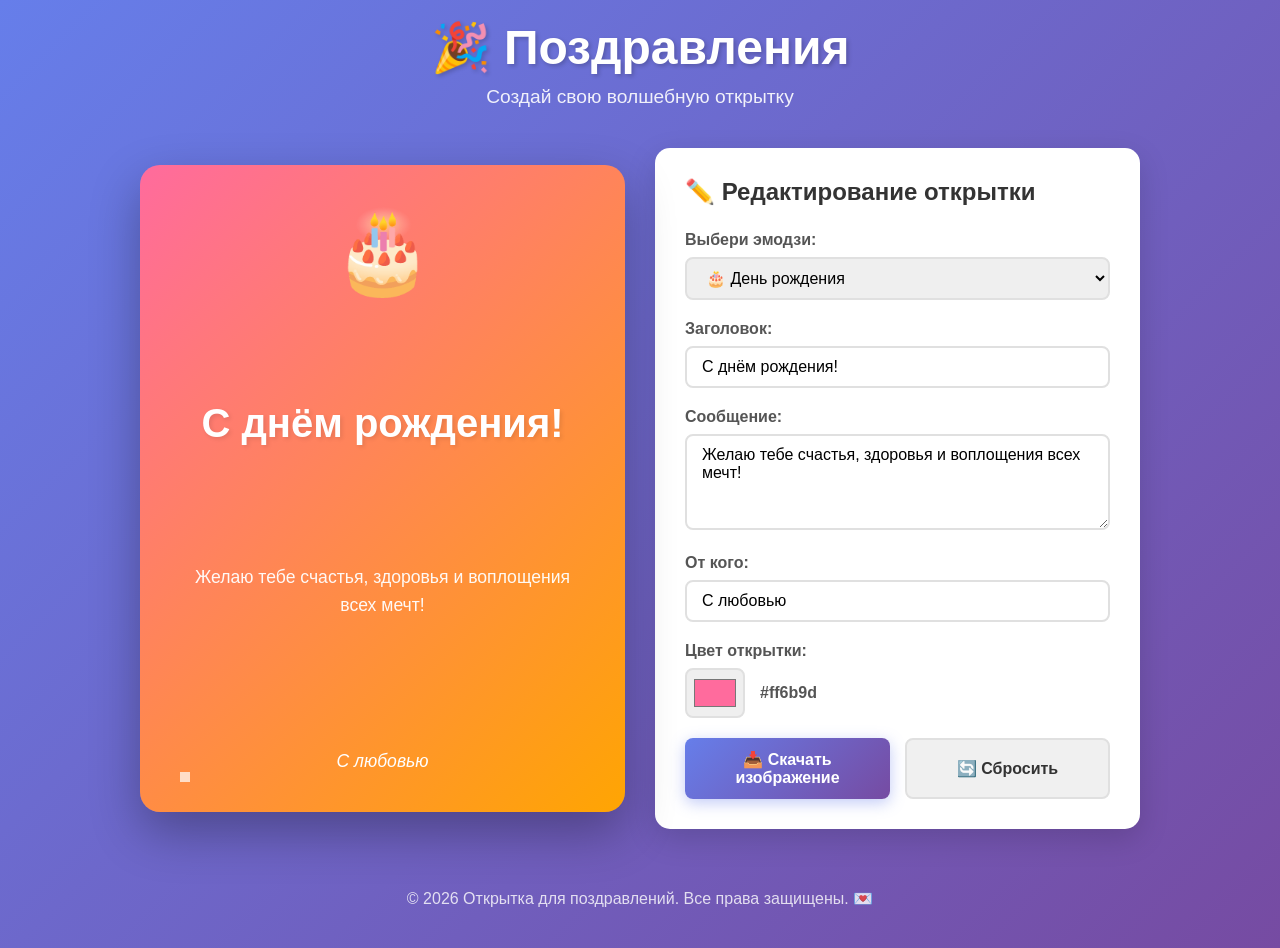
==== index.html @ 62bd7505 "Add greeting card website template with HTML, CSS, and JavaScript" ====
<!DOCTYPE html>
<html lang="ru">
<head>
    <meta charset="UTF-8">
    <meta name="viewport" content="width=device-width, initial-scale=1.0">
    <title>Открытка - Поздравления</title>
    <link rel="stylesheet" href="styles.css">
</head>
<body>
    <div class="container">
        <!-- Header -->
        <header class="header">
            <h1>🎉 Поздравления</h1>
            <p class="subtitle">Создай свою волшебную открытку</p>
        </header>

        <!-- Main Card -->
        <main class="main-content">
            <div class="card-wrapper">
                <div class="greeting-card" id="greetingCard">
                    <div class="card-content">
                        <div class="card-header">
                            <span class="emoji" id="cardEmoji">🎂</span>
                        </div>
                        
                        <h2 class="card-title" id="cardTitle">С днём рождения!</h2>
                        
                        <p class="card-message" id="cardMessage">
                            Желаю тебе счастья, здоровья и воплощения всех мечт!
                        </p>

                        <div class="card-footer">
                            <p class="card-signature" id="cardSignature">С любовью</p>
                            <div class="confetti"></div>
                        </div>
                    </div>
                </div>
            </div>

            <!-- Customization Panel -->
            <div class="customization-panel">
                <h3>✏️ Редактирование открытки</h3>
                
                <div class="form-group">
                    <label for="emojiSelect">Выбери эмодзи:</label>
                    <select id="emojiSelect">
                        <option value="🎂">🎂 День рождения</option>
                        <option value="💍">💍 Свадьба</option>
                        <option value="👶">👶 Рождение малыша</option>
                        <option value="🎓">🎓 Выпускной</option>
                        <option value="❤️">❤️ Валентин день</option>
                        <option value="🎄">🎄 Новый год</option>
                        <option value="🎊">🎊 Юбилей</option>
                        <option value="💼">💼 Новая работа</option>
                        <option value="🏠">🏠 Новый дом</option>
                    </select>
                </div>

                <div class="form-group">
                    <label for="titleInput">Заголовок:</label>
                    <input 
                        type="text" 
                        id="titleInput" 
                        placeholder="Введи заголовок открытки"
                        value="С днём рождения!"
                    >
                </div>

                <div class="form-group">
                    <label for="messageInput">Сообщение:</label>
                    <textarea 
                        id="messageInput" 
                        placeholder="Напиши поздравление..."
                        rows="4"
                    >Желаю тебе счастья, здоровья и воплощения всех мечт!</textarea>
                </div>

                <div class="form-group">
                    <label for="signatureInput">От кого:</label>
                    <input 
                        type="text" 
                        id="signatureInput" 
                        placeholder="Твоё имя"
                        value="С любовью"
                    >
                </div>

                <div class="form-group">
                    <label for="colorSelect">Цвет открытки:</label>
                    <div class="color-picker">
                        <input type="color" id="colorSelect" value="#ff6b9d">
                        <span id="colorValue">#ff6b9d</span>
                    </div>
                </div>

                <div class="button-group">
                    <button id="downloadBtn" class="btn btn-primary">📥 Скачать изображение</button>
                    <button id="resetBtn" class="btn btn-secondary">🔄 Сбросить</button>
                </div>
            </div>
        </main>

        <!-- Footer -->
        <footer class="footer">
            <p>&copy; 2026 Открытка для поздравлений. Все права защищены. 💌</p>
        </footer>
    </div>

    <script src="script.js"></script>
</body>
</html>
---- styles.css ----
* {
    margin: 0;
    padding: 0;
    box-sizing: border-box;
}

body {
    font-family: 'Segoe UI', Tahoma, Geneva, Verdana, sans-serif;
    background: linear-gradient(135deg, #667eea 0%, #764ba2 100%);
    min-height: 100vh;
    padding: 20px;
    color: #333;
}

.container {
    max-width: 1000px;
    margin: 0 auto;
}

/* Header */
.header {
    text-align: center;
    color: white;
    margin-bottom: 40px;
    animation: slideDown 0.6s ease-out;
}

.header h1 {
    font-size: 3em;
    margin-bottom: 10px;
    text-shadow: 2px 2px 4px rgba(0, 0, 0, 0.2);
}

.header .subtitle {
    font-size: 1.2em;
    opacity: 0.9;
}

/* Main Content */
.main-content {
    display: grid;
    grid-template-columns: 1fr 1fr;
    gap: 30px;
    margin-bottom: 40px;
}

/* Card Wrapper */
.card-wrapper {
    display: flex;
    justify-content: center;
    align-items: center;
}

.greeting-card {
    background: linear-gradient(135deg, #ff6b9d 0%, #ffa502 100%);
    border-radius: 20px;
    padding: 40px;
    box-shadow: 0 20px 50px rgba(0, 0, 0, 0.3);
    aspect-ratio: 3/4;
    display: flex;
    flex-direction: column;
    justify-content: space-between;
    position: relative;
    overflow: hidden;
    transition: transform 0.3s ease;
    animation: popIn 0.6s ease-out;
}

.greeting-card:hover {
    transform: translateY(-10px);
    box-shadow: 0 30px 60px rgba(0, 0, 0, 0.4);
}

.greeting-card::before {
    content: '';
    position: absolute;
    top: -50%;
    right: -50%;
    width: 300px;
    height: 300px;
    background: rgba(255, 255, 255, 0.1);
    border-radius: 50%;
    animation: float 6s ease-in-out infinite;
}

.card-content {
    position: relative;
    z-index: 1;
    text-align: center;
    display: flex;
    flex-direction: column;
    justify-content: space-between;
    height: 100%;
}

.card-header {
    margin-bottom: 20px;
}

.emoji {
    font-size: 5em;
    display: inline-block;
    animation: bounce 2s ease-in-out infinite;
}

.card-title {
    font-size: 2.5em;
    color: white;
    margin-bottom: 15px;
    text-shadow: 2px 2px 4px rgba(0, 0, 0, 0.1);
}

.card-message {
    font-size: 1.1em;
    color: rgba(255, 255, 255, 0.95);
    line-height: 1.6;
    margin: 20px 0;
}

.card-footer {
    margin-top: 30px;
}

.card-signature {
    font-size: 1.1em;
    color: white;
    font-style: italic;
}

/* Customization Panel */
.customization-panel {
    background: white;
    border-radius: 15px;
    padding: 30px;
    box-shadow: 0 10px 30px rgba(0, 0, 0, 0.15);
    animation: slideUp 0.6s ease-out;
}

.customization-panel h3 {
    margin-bottom: 25px;
    font-size: 1.5em;
    color: #333;
}

.form-group {
    margin-bottom: 20px;
}

.form-group label {
    display: block;
    margin-bottom: 8px;
    font-weight: 600;
    color: #555;
}

.form-group input[type="text"],
.form-group input[type="color"],
.form-group select,
.form-group textarea {
    width: 100%;
    padding: 10px 15px;
    border: 2px solid #e0e0e0;
    border-radius: 8px;
    font-size: 1em;
    font-family: inherit;
    transition: border-color 0.3s ease;
}

.form-group input[type="text"]:focus,
.form-group select:focus,
.form-group textarea:focus {
    outline: none;
    border-color: #667eea;
    box-shadow: 0 0 0 3px rgba(102, 126, 234, 0.1);
}

.form-group textarea {
    resize: vertical;
    min-height: 80px;
}

.color-picker {
    display: flex;
    align-items: center;
    gap: 15px;
}

.color-picker input[type="color"] {
    width: 60px;
    height: 50px;
    cursor: pointer;
    border: 2px solid #e0e0e0;
    border-radius: 8px;
    padding: 5px;
}

.color-picker span {
    font-weight: 600;
    color: #555;
    min-width: 80px;
}

/* Buttons */
.button-group {
    display: grid;
    grid-template-columns: 1fr 1fr;
    gap: 15px;
    margin-top: 20px;
}

.btn {
    padding: 12px 20px;
    border: none;
    border-radius: 8px;
    font-size: 1em;
    font-weight: 600;
    cursor: pointer;
    transition: all 0.3s ease;
    text-transform: none;
}

.btn-primary {
    background: linear-gradient(135deg, #667eea 0%, #764ba2 100%);
    color: white;
    box-shadow: 0 4px 15px rgba(102, 126, 234, 0.4);
}

.btn-primary:hover {
    transform: translateY(-2px);
    box-shadow: 0 6px 20px rgba(102, 126, 234, 0.5);
}

.btn-secondary {
    background: #f0f0f0;
    color: #333;
    border: 2px solid #e0e0e0;
}

.btn-secondary:hover {
    background: #e8e8e8;
    border-color: #d0d0d0;
}

/* Confetti */
.confetti {
    position: absolute;
    width: 10px;
    height: 10px;
    background: rgba(255, 255, 255, 0.7);
    pointer-events: none;
}

/* Footer */
.footer {
    text-align: center;
    color: white;
    padding: 20px;
    opacity: 0.8;
}

/* Animations */
@keyframes slideDown {
    from {
        opacity: 0;
        transform: translateY(-30px);
    }
    to {
        opacity: 1;
        transform: translateY(0);
    }
}

@keyframes slideUp {
    from {
        opacity: 0;
        transform: translateY(30px);
    }
    to {
        opacity: 1;
        transform: translateY(0);
    }
}

@keyframes popIn {
    from {
        opacity: 0;
        transform: scale(0.8);
    }
    to {
        opacity: 1;
        transform: scale(1);
    }
}

@keyframes bounce {
    0%, 100% {
        transform: translateY(0);
    }
    50% {
        transform: translateY(-15px);
    }
}

@keyframes float {
    0%, 100% {
        transform: translate(0, 0);
    }
    50% {
        transform: translate(30px, -30px);
    }
}

/* Responsive Design */
@media (max-width: 768px) {
    .main-content {
        grid-template-columns: 1fr;
        gap: 20px;
    }

    .header h1 {
        font-size: 2em;
    }

    .greeting-card {
        padding: 25px;
    }

    .card-title {
        font-size: 1.8em;
    }

    .emoji {
        font-size: 3em;
    }

    .button-group {
        grid-template-columns: 1fr;
    }
}
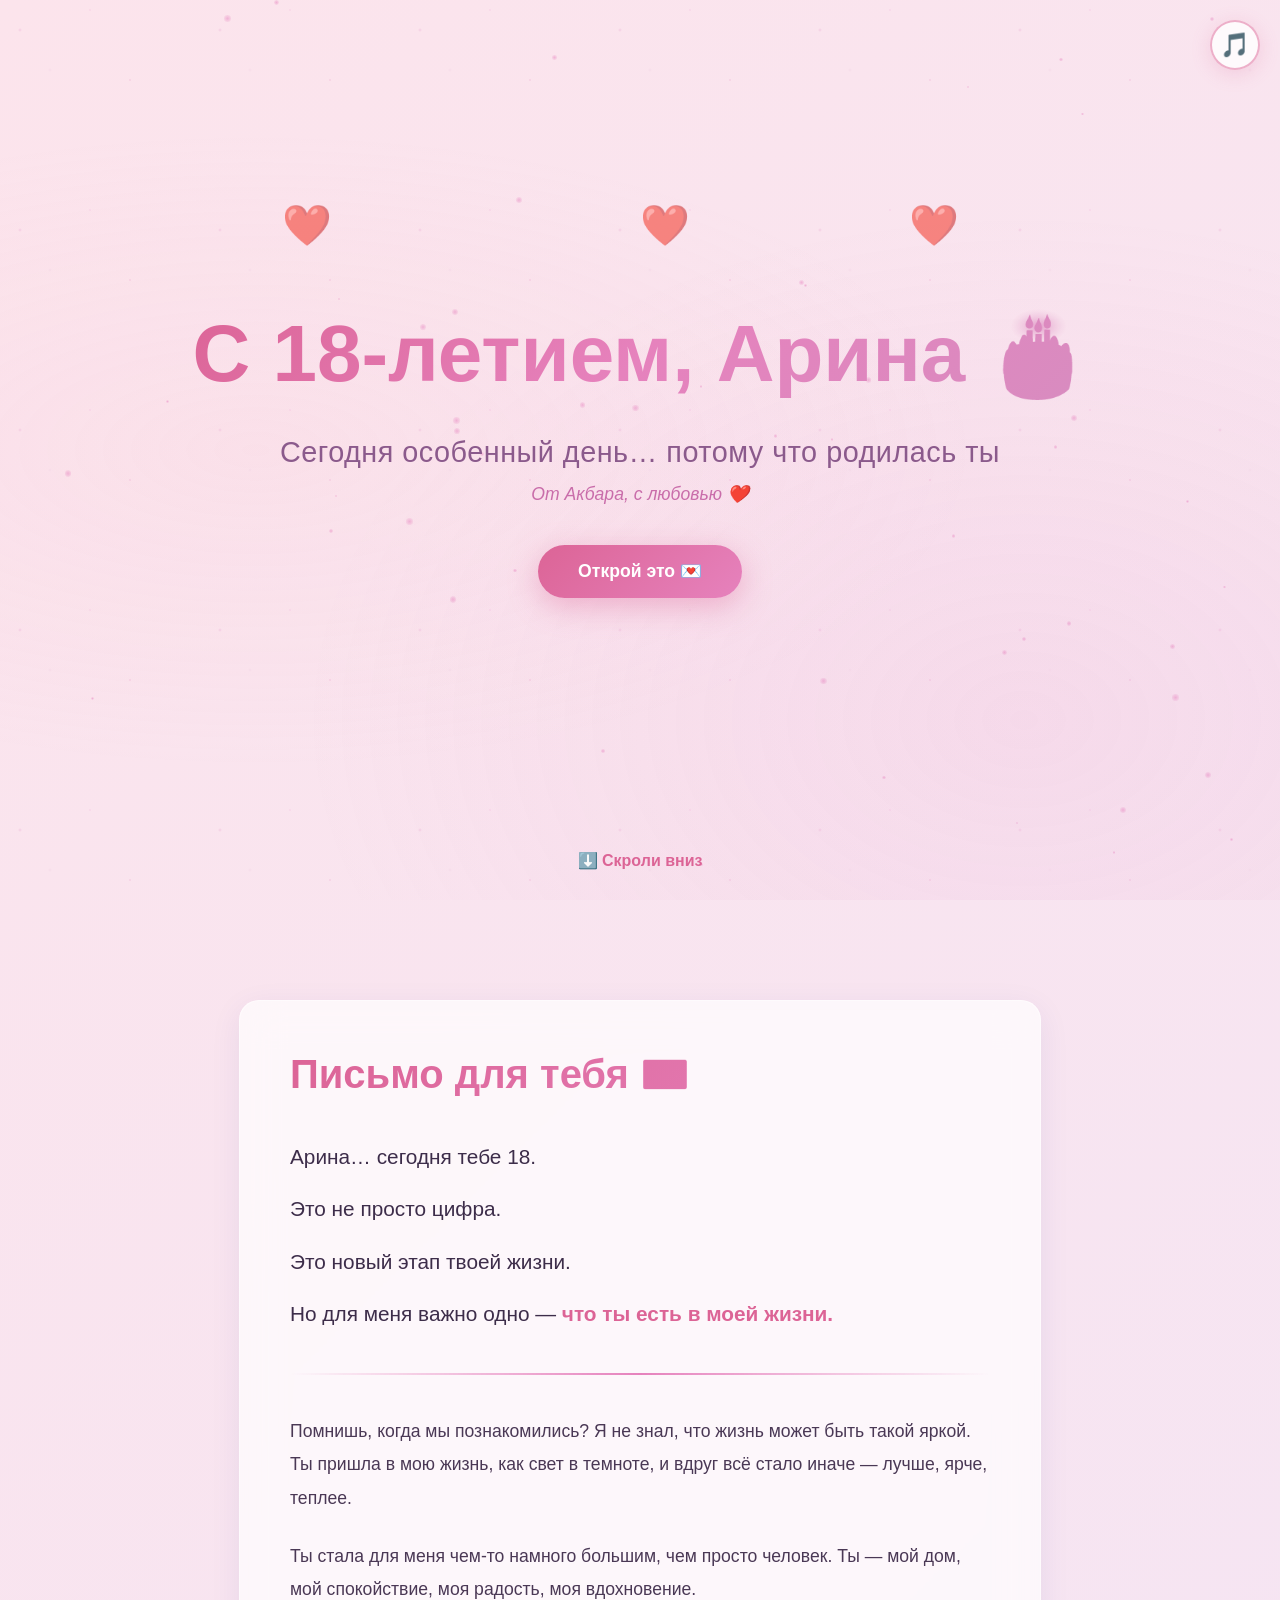
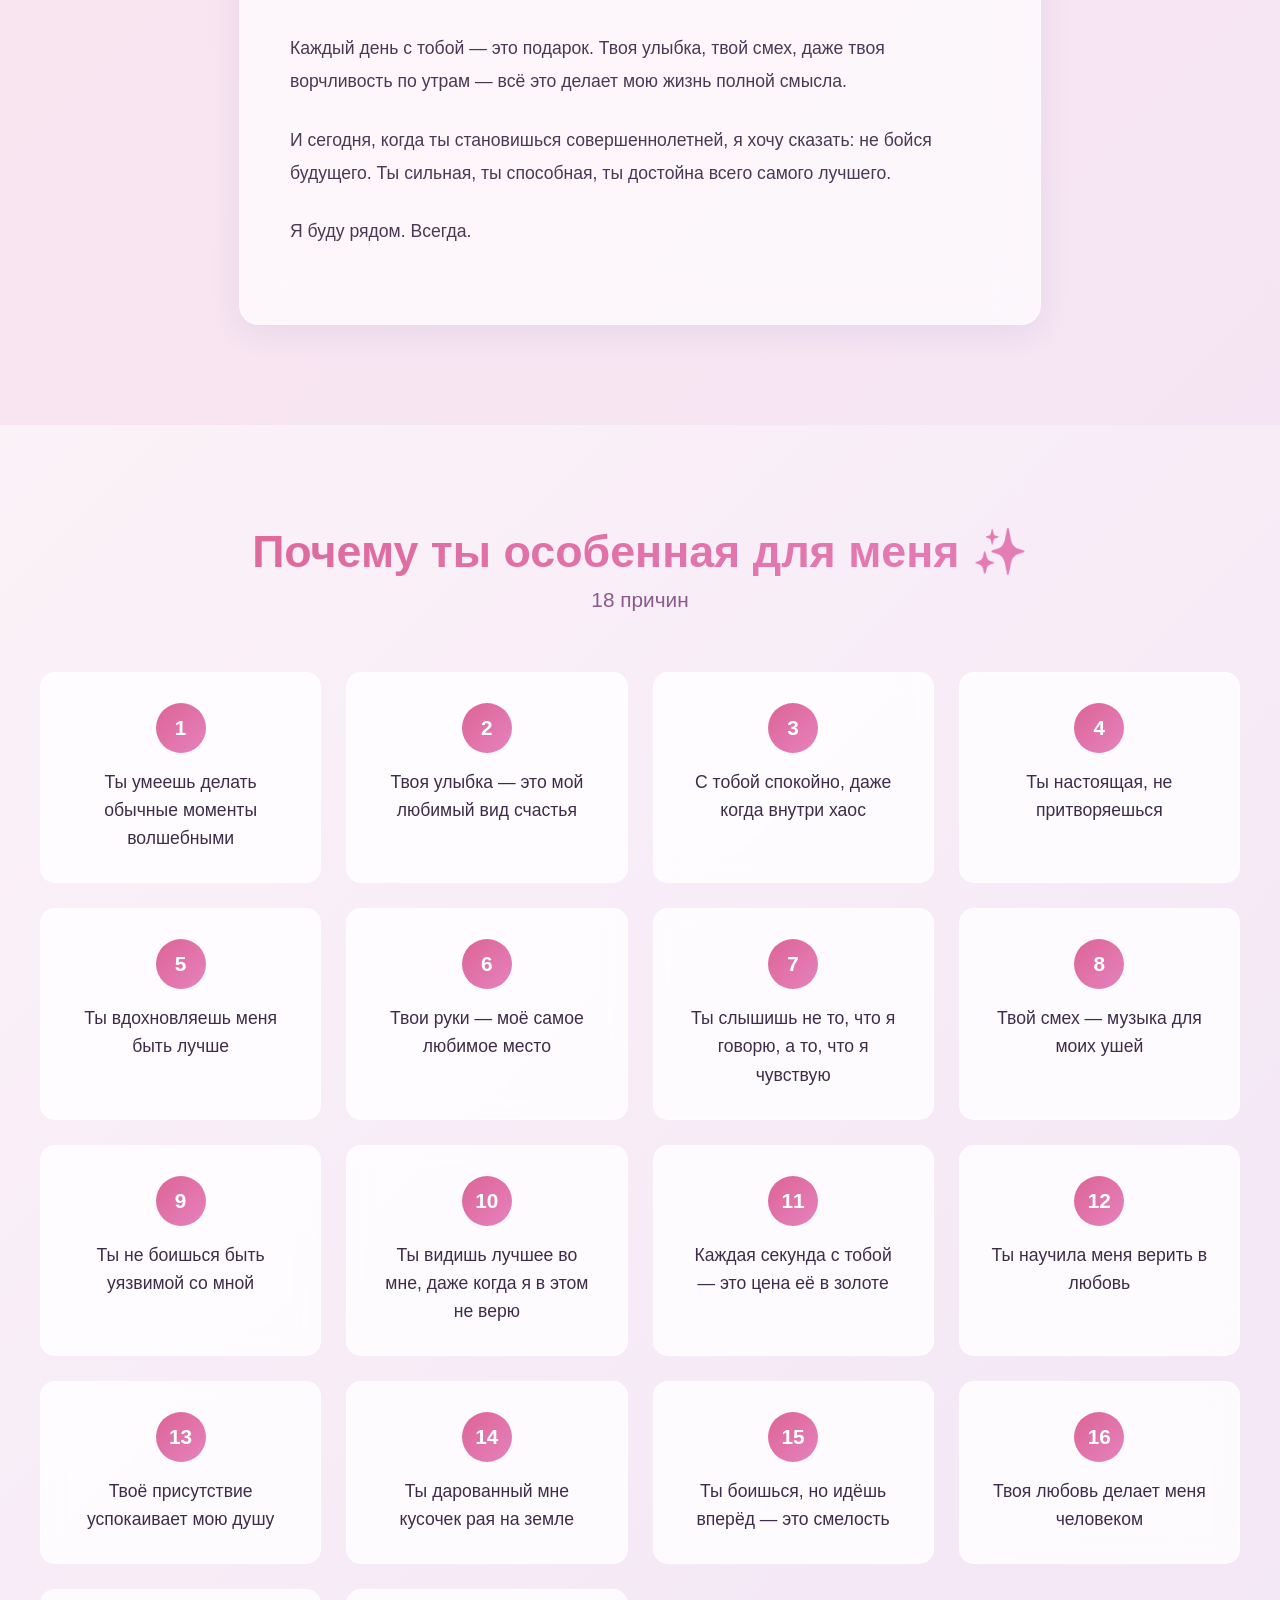
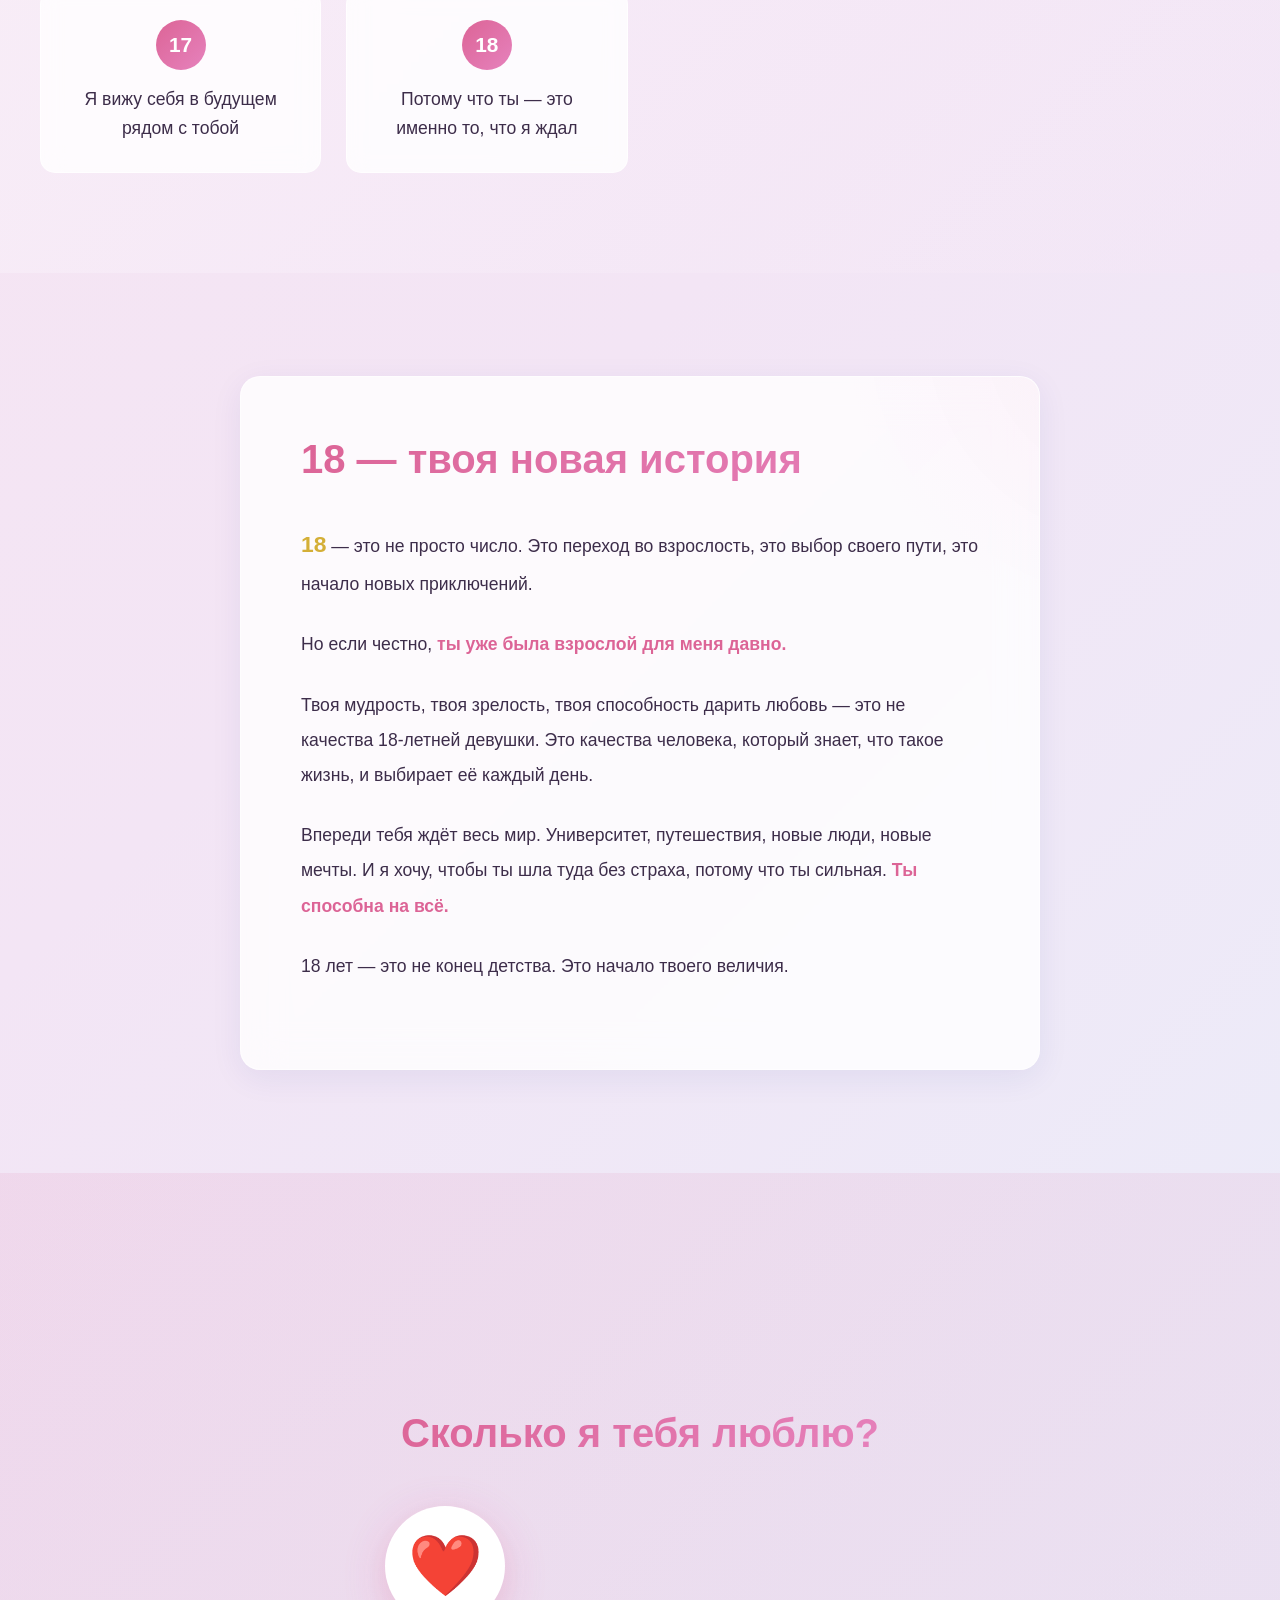
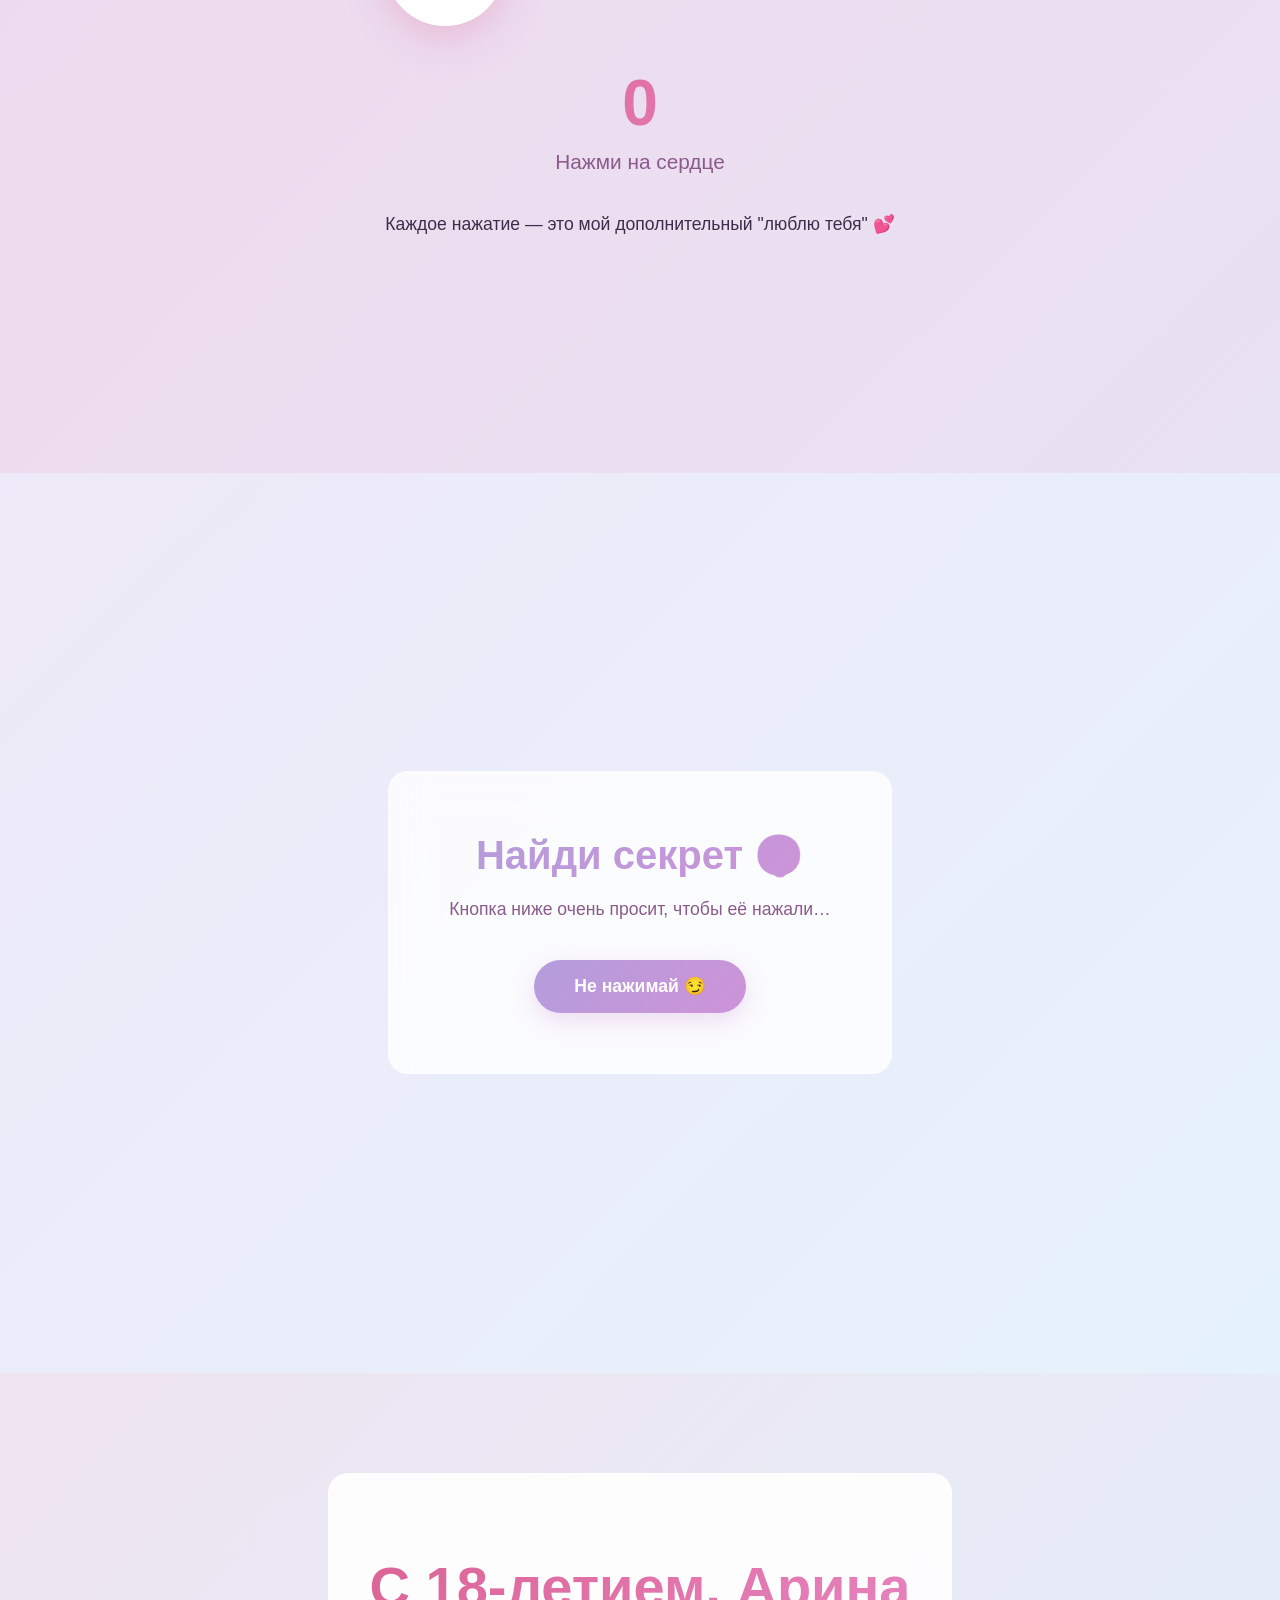
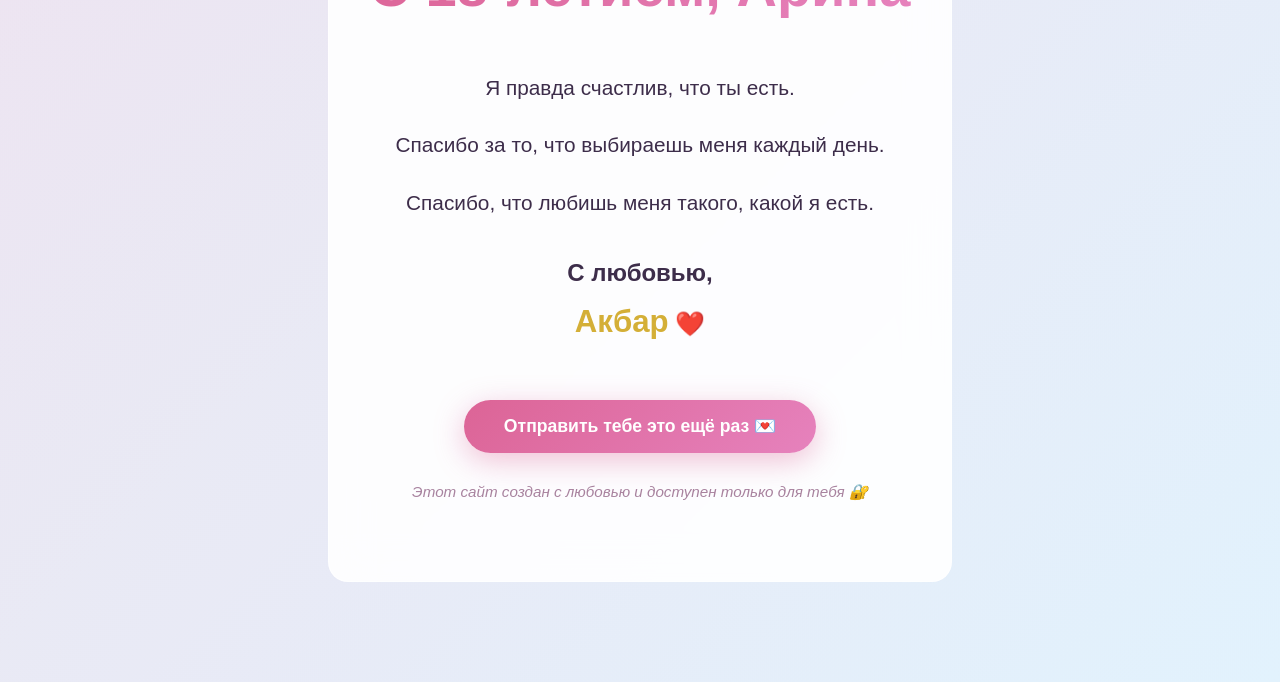
==== commit 5c12bf4d: "Fix Vercel deployment: remove external audio, add index.html" ====
--- a/index.html
+++ b/index.html
@@ -3,109 +3,252 @@
 <head>
     <meta charset="UTF-8">
     <meta name="viewport" content="width=device-width, initial-scale=1.0">
-    <title>Открытка - Поздравления</title>
-    <link rel="stylesheet" href="styles.css">
+    <title>С 18-летием, Арина ❤️</title>
+    <link rel="stylesheet" href="./romantic-card.css">
 </head>
 <body>
-    <div class="container">
-        <!-- Header -->
-        <header class="header">
-            <h1>🎉 Поздравления</h1>
-            <p class="subtitle">Создай свою волшебную открытку</p>
-        </header>
-
-        <!-- Main Card -->
-        <main class="main-content">
-            <div class="card-wrapper">
-                <div class="greeting-card" id="greetingCard">
-                    <div class="card-content">
-                        <div class="card-header">
-                            <span class="emoji" id="cardEmoji">🎂</span>
-                        </div>
-                        
-                        <h2 class="card-title" id="cardTitle">С днём рождения!</h2>
-                        
-                        <p class="card-message" id="cardMessage">
-                            Желаю тебе счастья, здоровья и воплощения всех мечт!
-                        </p>
-
-                        <div class="card-footer">
-                            <p class="card-signature" id="cardSignature">С любовью</p>
-                            <div class="confetti"></div>
-                        </div>
-                    </div>
+    <!-- Particles background -->
+    <div class="particles"></div>
+    
+    <!-- Music toggle -->
+    <div class="music-toggle">
+        <button id="musicBtn" title="Включить музыку">🎵</button>
+    </div>
+
+    <!-- Hero Section -->
+    <section class="hero">
+        <div class="stars"></div>
+        
+        <div class="hero-content">
+            <div class="floating-hearts">
+                <span>❤️</span>
+                <span>❤️</span>
+                <span>❤️</span>
+            </div>
+
+            <h1 class="main-title">
+                <span class="word">С</span>
+                <span class="word">18-летием,</span>
+                <span class="word">Арина</span>
+                <span class="emoji">🎂</span>
+            </h1>
+
+            <p class="subtitle">Сегодня особенный день… потому что родилась ты</p>
+            
+            <p class="signature-small">От Акбара, с любовью ❤️</p>
+
+            <button class="btn btn-primary" id="openBtn">
+                Открой это 💌
+            </button>
+        </div>
+
+        <div class="scroll-hint">
+            <span>⬇️ Скроли вниз</span>
+        </div>
+    </section>
+
+    <!-- Personal Message -->
+    <section class="message-section">
+        <div class="glassmorphic-card">
+            <div class="message-content">
+                <h2>Письмо для тебя 💌</h2>
+                
+                <div class="typed-text" id="typedText">
+                    <p>Арина… сегодня тебе 18.</p>
+                    <p>Это не просто цифра.</p>
+                    <p>Это новый этап твоей жизни.</p>
+                    <p>Но для меня важно одно — <span class="highlight">что ты есть в моей жизни.</span></p>
                 </div>
-            </div>
-
-            <!-- Customization Panel -->
-            <div class="customization-panel">
-                <h3>✏️ Редактирование открытки</h3>
+
+                <div class="message-divider"></div>
+
+                <div class="full-message">
+                    <p>Помнишь, когда мы познакомились? Я не знал, что жизнь может быть такой яркой. Ты пришла в мою жизнь, как свет в темноте, и вдруг всё стало иначе — лучше, ярче, теплее.</p>
+                    
+                    <p>Ты стала для меня чем-то намного большим, чем просто человек. Ты — мой дом, мой спокойствие, моя радость, моя вдохновение.</p>
+                    
+                    <p>Каждый день с тобой — это подарок. Твоя улыбка, твой смех, даже твоя ворчливость по утрам — всё это делает мою жизнь полной смысла.</p>
+                    
+                    <p>И сегодня, когда ты становишься совершеннолетней, я хочу сказать: не бойся будущего. Ты сильная, ты способная, ты достойна всего самого лучшего.</p>
+                    
+                    <p>Я буду рядом. Всегда.</p>
+                </div>
+            </div>
+        </div>
+    </section>
+
+    <!-- Why You're Special -->
+    <section class="special-section">
+        <div class="section-header">
+            <h2>Почему ты особенная для меня ✨</h2>
+            <p class="section-subtitle">18 причин</p>
+        </div>
+
+        <div class="reasons-grid">
+            <div class="reason-card" data-delay="0">
+                <span class="reason-number">1</span>
+                <p>Ты умеешь делать обычные моменты волшебными</p>
+            </div>
+            <div class="reason-card" data-delay="1">
+                <span class="reason-number">2</span>
+                <p>Твоя улыбка — это мой любимый вид счастья</p>
+            </div>
+            <div class="reason-card" data-delay="2">
+                <span class="reason-number">3</span>
+                <p>С тобой спокойно, даже когда внутри хаос</p>
+            </div>
+            <div class="reason-card" data-delay="3">
+                <span class="reason-number">4</span>
+                <p>Ты настоящая, не притворяешься</p>
+            </div>
+            <div class="reason-card" data-delay="4">
+                <span class="reason-number">5</span>
+                <p>Ты вдохновляешь меня быть лучше</p>
+            </div>
+            <div class="reason-card" data-delay="5">
+                <span class="reason-number">6</span>
+                <p>Твои руки — моё самое любимое место</p>
+            </div>
+            <div class="reason-card" data-delay="6">
+                <span class="reason-number">7</span>
+                <p>Ты слышишь не то, что я говорю, а то, что я чувствую</p>
+            </div>
+            <div class="reason-card" data-delay="7">
+                <span class="reason-number">8</span>
+                <p>Твой смех — музыка для моих ушей</p>
+            </div>
+            <div class="reason-card" data-delay="8">
+                <span class="reason-number">9</span>
+                <p>Ты не боишься быть уязвимой со мной</p>
+            </div>
+            <div class="reason-card" data-delay="9">
+                <span class="reason-number">10</span>
+                <p>Ты видишь лучшее во мне, даже когда я в этом не верю</p>
+            </div>
+            <div class="reason-card" data-delay="10">
+                <span class="reason-number">11</span>
+                <p>Каждая секунда с тобой — это цена её в золоте</p>
+            </div>
+            <div class="reason-card" data-delay="11">
+                <span class="reason-number">12</span>
+                <p>Ты научила меня верить в любовь</p>
+            </div>
+            <div class="reason-card" data-delay="12">
+                <span class="reason-number">13</span>
+                <p>Твоё присутствие успокаивает мою душу</p>
+            </div>
+            <div class="reason-card" data-delay="13">
+                <span class="reason-number">14</span>
+                <p>Ты дарованный мне кусочек рая на земле</p>
+            </div>
+            <div class="reason-card" data-delay="14">
+                <span class="reason-number">15</span>
+                <p>Ты боишься, но идёшь вперёд — это смелость</p>
+            </div>
+            <div class="reason-card" data-delay="15">
+                <span class="reason-number">16</span>
+                <p>Твоя любовь делает меня человеком</p>
+            </div>
+            <div class="reason-card" data-delay="16">
+                <span class="reason-number">17</span>
+                <p>Я вижу себя в будущем рядом с тобой</p>
+            </div>
+            <div class="reason-card" data-delay="17">
+                <span class="reason-number">18</span>
+                <p>Потому что ты — это именно то, что я ждал</p>
+            </div>
+        </div>
+    </section>
+
+    <!-- 18 Years Section -->
+    <section class="age-section">
+        <div class="age-card">
+            <div class="age-text">
+                <h2>18 — твоя новая история</h2>
                 
-                <div class="form-group">
-                    <label for="emojiSelect">Выбери эмодзи:</label>
-                    <select id="emojiSelect">
-                        <option value="🎂">🎂 День рождения</option>
-                        <option value="💍">💍 Свадьба</option>
-                        <option value="👶">👶 Рождение малыша</option>
-                        <option value="🎓">🎓 Выпускной</option>
-                        <option value="❤️">❤️ Валентин день</option>
-                        <option value="🎄">🎄 Новый год</option>
-                        <option value="🎊">🎊 Юбилей</option>
-                        <option value="💼">💼 Новая работа</option>
-                        <option value="🏠">🏠 Новый дом</option>
-                    </select>
+                <div class="age-content">
+                    <p><span class="gold">18</span> — это не просто число. Это переход во взрослость, это выбор своего пути, это начало новых приключений.</p>
+                    
+                    <p>Но если честно, <span class="highlight">ты уже была взрослой для меня давно.</span></p>
+                    
+                    <p>Твоя мудрость, твоя зрелость, твоя способность дарить любовь — это не качества 18-летней девушки. Это качества человека, который знает, что такое жизнь, и выбирает её каждый день.</p>
+                    
+                    <p>Впереди тебя ждёт весь мир. Университет, путешествия, новые люди, новые мечты. И я хочу, чтобы ты шла туда без страха, потому что ты сильная. <span class="highlight">Ты способна на всё.</span></p>
+                    
+                    <p>18 лет — это не конец детства. Это начало твоего величия.</p>
                 </div>
-
-                <div class="form-group">
-                    <label for="titleInput">Заголовок:</label>
-                    <input 
-                        type="text" 
-                        id="titleInput" 
-                        placeholder="Введи заголовок открытки"
-                        value="С днём рождения!"
-                    >
-                </div>
-
-                <div class="form-group">
-                    <label for="messageInput">Сообщение:</label>
-                    <textarea 
-                        id="messageInput" 
-                        placeholder="Напиши поздравление..."
-                        rows="4"
-                    >Желаю тебе счастья, здоровья и воплощения всех мечт!</textarea>
-                </div>
-
-                <div class="form-group">
-                    <label for="signatureInput">От кого:</label>
-                    <input 
-                        type="text" 
-                        id="signatureInput" 
-                        placeholder="Твоё имя"
-                        value="С любовью"
-                    >
-                </div>
-
-                <div class="form-group">
-                    <label for="colorSelect">Цвет открытки:</label>
-                    <div class="color-picker">
-                        <input type="color" id="colorSelect" value="#ff6b9d">
-                        <span id="colorValue">#ff6b9d</span>
-                    </div>
-                </div>
-
-                <div class="button-group">
-                    <button id="downloadBtn" class="btn btn-primary">📥 Скачать изображение</button>
-                    <button id="resetBtn" class="btn btn-secondary">🔄 Сбросить</button>
-                </div>
-            </div>
-        </main>
-
-        <!-- Footer -->
-        <footer class="footer">
-            <p>&copy; 2026 Открытка для поздравлений. Все права защищены. 💌</p>
-        </footer>
-    </div>
-
-    <script src="script.js"></script>
+            </div>
+
+            <div class="confetti-container" id="confetti"></div>
+        </div>
+    </section>
+
+    <!-- Interactive Love Counter -->
+    <section class="love-section">
+        <div class="love-counter">
+            <h2>Сколько я тебя люблю?</h2>
+            
+            <div class="heart-button-container">
+                <button class="heart-button" id="heartBtn">❤️</button>
+            </div>
+
+            <div class="counter-display">
+                <p class="counter-number" id="loveCounter">0</p>
+                <p class="counter-text" id="counterText">Нажми на сердце</p>
+            </div>
+
+            <p class="love-message">Каждое нажатие — это мой дополнительный "люблю тебя" 💕</p>
+        </div>
+
+        <div id="floatingHearts"></div>
+    </section>
+
+    <!-- Secret Button -->
+    <section class="secret-section">
+        <div class="secret-card">
+            <h2>Найди секрет 🤫</h2>
+            <p class="secret-hint">Кнопка ниже очень просит, чтобы её нажали…</p>
+            
+            <button class="btn btn-secret" id="secretBtn">
+                Не нажимай 😏
+            </button>
+
+            <div id="secretMessage" class="secret-message hidden">
+                <p>Ну конечно ты нажала 😄</p>
+                <p>Я же знал это.</p>
+                <p style="margin-top: 15px; font-size: 18px;">И за это я люблю тебя ещё сильнее ❤️</p>
+            </div>
+        </div>
+    </section>
+
+    <!-- Final Message -->
+    <section class="final-section">
+        <div class="final-card">
+            <h1 class="final-title">С 18-летием, Арина</h1>
+            
+            <div class="final-message">
+                <p>Я правда счастлив, что ты есть.</p>
+                <p>Спасибо за то, что выбираешь меня каждый день.</p>
+                <p>Спасибо, что любишь меня такого, какой я есть.</p>
+                <p style="margin-top: 30px; font-size: 24px; font-weight: bold;">
+                    С любовью, <br>
+                    <span class="gold">Акбар</span> ❤️
+                </p>
+            </div>
+
+            <button class="btn btn-primary btn-share" id="shareBtn">
+                Отправить тебе это ещё раз 💌
+            </button>
+
+            <p class="footer-text">Этот сайт создан с любовью и доступен только для тебя 🔐</p>
+        </div>
+    </section>
+
+    <!-- Audio element -->
+    <audio id="bgMusic" loop>
+        <source src="[data-uri]" type="audio/wav">
+    </audio>
+
+    <script src="./romantic-card.js"></script>
 </body>
 </html>
--- a/romantic-card.css
+++ b/romantic-card.css
@@ -0,0 +1,880 @@
+* {
+    margin: 0;
+    padding: 0;
+    box-sizing: border-box;
+}
+
+html {
+    scroll-behavior: smooth;
+}
+
+body {
+    font-family: 'Segoe UI', 'Segoe UI', Tahoma, Geneva, Verdana, sans-serif;
+    background: linear-gradient(135deg, #fce4ec 0%, #f3e5f5 50%, #e1f5fe 100%);
+    color: #2c3e50;
+    overflow-x: hidden;
+    position: relative;
+    min-height: 100vh;
+}
+
+body::before {
+    content: '';
+    position: fixed;
+    top: 0;
+    left: 0;
+    right: 0;
+    bottom: 0;
+    background: radial-gradient(ellipse at 20% 50%, rgba(255, 192, 203, 0.1) 0%, transparent 50%),
+                radial-gradient(ellipse at 80% 80%, rgba(230, 126, 189, 0.1) 0%, transparent 50%);
+    pointer-events: none;
+    z-index: -1;
+}
+
+/* Particles */
+.particles {
+    position: fixed;
+    top: 0;
+    left: 0;
+    width: 100%;
+    height: 100%;
+    pointer-events: none;
+    z-index: 1;
+}
+
+.particle {
+    position: absolute;
+    pointer-events: none;
+    opacity: 0.6;
+}
+
+/* Music Toggle */
+.music-toggle {
+    position: fixed;
+    top: 20px;
+    right: 20px;
+    z-index: 100;
+}
+
+#musicBtn {
+    width: 50px;
+    height: 50px;
+    border-radius: 50%;
+    border: 2px solid rgba(220, 100, 150, 0.5);
+    background: rgba(255, 255, 255, 0.8);
+    backdrop-filter: blur(10px);
+    font-size: 24px;
+    cursor: pointer;
+    transition: all 0.3s ease;
+    box-shadow: 0 4px 20px rgba(220, 100, 150, 0.2);
+}
+
+#musicBtn:hover {
+    background: rgba(255, 255, 255, 0.95);
+    transform: scale(1.1);
+    box-shadow: 0 8px 30px rgba(220, 100, 150, 0.3);
+}
+
+#musicBtn.playing {
+    animation: pulse 2s infinite;
+}
+
+@keyframes pulse {
+    0%, 100% { transform: scale(1); }
+    50% { transform: scale(1.05); }
+}
+
+/* Hero Section */
+.hero {
+    position: relative;
+    min-height: 100vh;
+    display: flex;
+    flex-direction: column;
+    justify-content: center;
+    align-items: center;
+    overflow: hidden;
+    padding: 40px 20px;
+    z-index: 2;
+}
+
+.stars {
+    position: absolute;
+    top: 0;
+    left: 0;
+    width: 100%;
+    height: 100%;
+    background-image: 
+        radial-gradient(2px 2px at 20px 30px, #edb8d8, rgba(237, 184, 216, 0)),
+        radial-gradient(2px 2px at 50px 70px, #f3d4e6, rgba(243, 212, 230, 0)),
+        radial-gradient(1px 1px at 130px 80px, #e682bd, rgba(230, 130, 189, 0)),
+        radial-gradient(1px 1px at 90px 10px, #f1a3d9, rgba(241, 163, 217, 0));
+    background-repeat: repeat;
+    background-size: 200px 200px;
+    animation: twinkle 5s infinite;
+    opacity: 0.5;
+}
+
+@keyframes twinkle {
+    0%, 100% { opacity: 0.5; }
+    50% { opacity: 1; }
+}
+
+.hero-content {
+    position: relative;
+    z-index: 2;
+    text-align: center;
+    animation: fadeInDown 1s ease-out;
+}
+
+.floating-hearts {
+    position: absolute;
+    width: 100%;
+    height: 100%;
+    top: -100px;
+    left: 0;
+}
+
+.floating-hearts span {
+    position: absolute;
+    font-size: 40px;
+    animation: float 6s infinite ease-in-out;
+    opacity: 0.6;
+}
+
+.floating-hearts span:nth-child(1) {
+    left: 10%;
+    animation-delay: 0s;
+}
+
+.floating-hearts span:nth-child(2) {
+    left: 50%;
+    animation-delay: 1s;
+}
+
+.floating-hearts span:nth-child(3) {
+    left: 80%;
+    animation-delay: 2s;
+}
+
+@keyframes float {
+    0%, 100% { transform: translateY(0px) rotate(0deg); opacity: 0; }
+    10% { opacity: 0.6; }
+    50% { transform: translateY(-50px) rotate(10deg); opacity: 0.8; }
+    90% { opacity: 0.6; }
+}
+
+.main-title {
+    font-size: clamp(2.5rem, 8vw, 5rem);
+    font-weight: 700;
+    line-height: 1.3;
+    margin-bottom: 30px;
+    background: linear-gradient(135deg, #dc6496 0%, #e682bd 50%, #d88cc0 100%);
+    -webkit-background-clip: text;
+    -webkit-text-fill-color: transparent;
+    background-clip: text;
+    animation: slideUp 0.8s ease-out;
+}
+
+.main-title .word {
+    display: inline-block;
+    animation: popIn 0.6s ease-out backwards;
+}
+
+.main-title .word:nth-child(1) { animation-delay: 0.2s; }
+.main-title .word:nth-child(2) { animation-delay: 0.4s; }
+.main-title .word:nth-child(3) { animation-delay: 0.6s; }
+
+.main-title .emoji {
+    display: inline-block;
+    animation: bounce 2s infinite;
+    animation-delay: 0.8s;
+}
+
+@keyframes slideUp {
+    from {
+        opacity: 0;
+        transform: translateY(30px);
+    }
+    to {
+        opacity: 1;
+        transform: translateY(0);
+    }
+}
+
+@keyframes popIn {
+    from {
+        opacity: 0;
+        transform: scale(0.8);
+    }
+    to {
+        opacity: 1;
+        transform: scale(1);
+    }
+}
+
+@keyframes bounce {
+    0%, 100% { transform: translateY(0); }
+    50% { transform: translateY(-20px); }
+}
+
+.subtitle {
+    font-size: clamp(1.1rem, 3vw, 1.8rem);
+    color: #8b5a8c;
+    margin-bottom: 15px;
+    animation: fadeIn 1.2s ease-out;
+    font-weight: 300;
+    letter-spacing: 0.5px;
+}
+
+.signature-small {
+    font-size: 1.1rem;
+    color: #c96daa;
+    margin-bottom: 40px;
+    animation: fadeIn 1.4s ease-out;
+    font-style: italic;
+}
+
+/* Buttons */
+.btn {
+    padding: 16px 40px;
+    border: none;
+    border-radius: 50px;
+    font-size: 1.1rem;
+    font-weight: 600;
+    cursor: pointer;
+    transition: all 0.3s ease;
+    position: relative;
+    overflow: hidden;
+    text-transform: none;
+}
+
+.btn::before {
+    content: '';
+    position: absolute;
+    top: 0;
+    left: -100%;
+    width: 100%;
+    height: 100%;
+    background: rgba(255, 255, 255, 0.2);
+    transition: left 0.5s ease;
+    z-index: -1;
+}
+
+.btn:hover::before {
+    left: 100%;
+}
+
+.btn-primary {
+    background: linear-gradient(135deg, #dc6496 0%, #e682bd 100%);
+    color: white;
+    box-shadow: 0 8px 30px rgba(220, 100, 150, 0.4);
+}
+
+.btn-primary:hover {
+    transform: translateY(-3px);
+    box-shadow: 0 12px 40px rgba(220, 100, 150, 0.5);
+}
+
+.btn-primary:active {
+    transform: translateY(-1px);
+}
+
+.btn-secret {
+    background: linear-gradient(135deg, #b39ddb 0%, #ce93d8 100%);
+    color: white;
+    box-shadow: 0 8px 25px rgba(206, 147, 216, 0.3);
+}
+
+.btn-secret:hover {
+    transform: translateY(-3px);
+    box-shadow: 0 12px 35px rgba(206, 147, 216, 0.4);
+}
+
+.scroll-hint {
+    position: absolute;
+    bottom: 30px;
+    left: 50%;
+    transform: translateX(-50%);
+    animation: bounce 2s infinite;
+    color: #dc6496;
+    font-weight: 600;
+}
+
+/* Glassmorphic Card */
+.glassmorphic-card {
+    background: rgba(255, 255, 255, 0.7);
+    backdrop-filter: blur(20px);
+    border: 1px solid rgba(255, 255, 255, 0.5);
+    border-radius: 20px;
+    padding: 50px;
+    box-shadow: 0 8px 32px rgba(31, 38, 135, 0.07);
+    animation: fadeInUp 1s ease-out;
+}
+
+/* Message Section */
+.message-section {
+    position: relative;
+    z-index: 2;
+    padding: 100px 20px;
+    min-height: 100vh;
+    display: flex;
+    align-items: center;
+    justify-content: center;
+}
+
+.message-content {
+    max-width: 700px;
+    width: 100%;
+}
+
+.message-content h2 {
+    font-size: 2.5rem;
+    margin-bottom: 40px;
+    background: linear-gradient(135deg, #dc6496 0%, #e682bd 100%);
+    -webkit-background-clip: text;
+    -webkit-text-fill-color: transparent;
+    background-clip: text;
+}
+
+.typed-text {
+    margin-bottom: 30px;
+}
+
+.typed-text p {
+    font-size: 1.3rem;
+    line-height: 1.8;
+    margin-bottom: 15px;
+    color: #3d2d4a;
+    animation: typewriter 1.5s ease-out forwards;
+    opacity: 0;
+}
+
+.typed-text p:nth-child(1) { animation-delay: 0s; }
+.typed-text p:nth-child(2) { animation-delay: 0.4s; }
+.typed-text p:nth-child(3) { animation-delay: 0.8s; }
+.typed-text p:nth-child(4) { animation-delay: 1.2s; }
+
+@keyframes typewriter {
+    from {
+        opacity: 0;
+        transform: translateY(10px);
+    }
+    to {
+        opacity: 1;
+        transform: translateY(0);
+    }
+}
+
+.highlight {
+    color: #dc6496;
+    font-weight: 600;
+}
+
+.message-divider {
+    height: 2px;
+    background: linear-gradient(90deg, transparent, #e682bd, transparent);
+    margin: 40px 0;
+}
+
+.full-message {
+    font-size: 1.1rem;
+    line-height: 1.9;
+    color: #4a3855;
+}
+
+.full-message p {
+    margin-bottom: 25px;
+    animation: fadeInUp 0.8s ease-out forwards;
+    opacity: 0;
+}
+
+.full-message p:nth-child(1) { animation-delay: 2s; }
+.full-message p:nth-child(2) { animation-delay: 2.2s; }
+.full-message p:nth-child(3) { animation-delay: 2.4s; }
+.full-message p:nth-child(4) { animation-delay: 2.6s; }
+.full-message p:nth-child(5) { animation-delay: 2.8s; }
+
+/* Special Section */
+.special-section {
+    position: relative;
+    z-index: 2;
+    padding: 100px 20px;
+    background: linear-gradient(135deg, rgba(255, 255, 255, 0.5) 0%, rgba(243, 229, 245, 0.5) 100%);
+}
+
+.section-header {
+    text-align: center;
+    margin-bottom: 60px;
+}
+
+.section-header h2 {
+    font-size: 2.8rem;
+    background: linear-gradient(135deg, #dc6496 0%, #e682bd 100%);
+    -webkit-background-clip: text;
+    -webkit-text-fill-color: transparent;
+    background-clip: text;
+    margin-bottom: 10px;
+}
+
+.section-subtitle {
+    font-size: 1.3rem;
+    color: #8b5a8c;
+    font-weight: 300;
+}
+
+.reasons-grid {
+    display: grid;
+    grid-template-columns: repeat(auto-fit, minmax(280px, 1fr));
+    gap: 25px;
+    max-width: 1200px;
+    margin: 0 auto;
+}
+
+.reason-card {
+    background: rgba(255, 255, 255, 0.8);
+    backdrop-filter: blur(10px);
+    border: 1px solid rgba(255, 255, 255, 0.6);
+    border-radius: 15px;
+    padding: 30px;
+    text-align: center;
+    transition: all 0.4s ease;
+    animation: slideUp 0.8s ease-out both;
+    position: relative;
+    overflow: hidden;
+}
+
+.reason-card {
+    animation-delay: calc(var(--delay) * 0.1s);
+}
+
+.reason-card::before {
+    content: '';
+    position: absolute;
+    top: 0;
+    left: 0;
+    width: 100%;
+    height: 3px;
+    background: linear-gradient(90deg, transparent, #e682bd, transparent);
+    opacity: 0;
+    transition: opacity 0.3s ease;
+}
+
+.reason-card:hover::before {
+    opacity: 1;
+}
+
+.reason-card:hover {
+    transform: translateY(-10px);
+    box-shadow: 0 15px 40px rgba(220, 100, 150, 0.2);
+    background: rgba(255, 255, 255, 0.95);
+}
+
+.reason-number {
+    display: inline-block;
+    width: 50px;
+    height: 50px;
+    background: linear-gradient(135deg, #dc6496 0%, #e682bd 100%);
+    color: white;
+    border-radius: 50%;
+    line-height: 50px;
+    font-weight: 700;
+    font-size: 1.3rem;
+    margin-bottom: 15px;
+}
+
+.reason-card p {
+    font-size: 1.1rem;
+    color: #3d2d4a;
+    line-height: 1.6;
+    font-weight: 500;
+}
+
+/* Age Section */
+.age-section {
+    position: relative;
+    z-index: 2;
+    padding: 100px 20px;
+    display: flex;
+    align-items: center;
+    justify-content: center;
+    min-height: 100vh;
+}
+
+.age-card {
+    max-width: 800px;
+    width: 100%;
+    background: rgba(255, 255, 255, 0.8);
+    backdrop-filter: blur(20px);
+    border: 1px solid rgba(255, 255, 255, 0.5);
+    border-radius: 20px;
+    padding: 60px;
+    box-shadow: 0 8px 32px rgba(31, 38, 135, 0.07);
+    animation: fadeInUp 1s ease-out;
+    position: relative;
+    overflow: hidden;
+}
+
+.age-card::before {
+    content: '';
+    position: absolute;
+    top: -50%;
+    right: -50%;
+    width: 600px;
+    height: 600px;
+    background: radial-gradient(circle, rgba(230, 126, 189, 0.1) 0%, transparent 70%);
+    animation: rotate 20s linear infinite;
+}
+
+@keyframes rotate {
+    from { transform: rotate(0deg); }
+    to { transform: rotate(360deg); }
+}
+
+.age-text {
+    position: relative;
+    z-index: 1;
+}
+
+.age-text h2 {
+    font-size: 2.5rem;
+    margin-bottom: 40px;
+    background: linear-gradient(135deg, #dc6496 0%, #e682bd 100%);
+    -webkit-background-clip: text;
+    -webkit-text-fill-color: transparent;
+    background-clip: text;
+}
+
+.age-content {
+    font-size: 1.1rem;
+    line-height: 2;
+    color: #3d2d4a;
+}
+
+.age-content p {
+    margin-bottom: 25px;
+    animation: fadeInUp 0.8s ease-out both;
+}
+
+.age-content p:nth-child(1) { animation-delay: 0.2s; }
+.age-content p:nth-child(2) { animation-delay: 0.4s; }
+.age-content p:nth-child(3) { animation-delay: 0.6s; }
+.age-content p:nth-child(4) { animation-delay: 0.8s; }
+.age-content p:nth-child(5) { animation-delay: 1s; }
+
+.gold {
+    color: #d4af37;
+    font-weight: 700;
+    font-size: 1.3em;
+}
+
+/* Love Section */
+.love-section {
+    position: relative;
+    z-index: 2;
+    padding: 100px 20px;
+    display: flex;
+    align-items: center;
+    justify-content: center;
+    min-height: 100vh;
+    background: linear-gradient(135deg, rgba(220, 100, 150, 0.1) 0%, rgba(230, 126, 189, 0.1) 100%);
+}
+
+.love-counter {
+    text-align: center;
+    max-width: 600px;
+}
+
+.love-counter h2 {
+    font-size: 2.5rem;
+    margin-bottom: 50px;
+    background: linear-gradient(135deg, #dc6496 0%, #e682bd 100%);
+    -webkit-background-clip: text;
+    -webkit-text-fill-color: transparent;
+    background-clip: text;
+}
+
+.heart-button-container {
+    margin-bottom: 40px;
+}
+
+.heart-button {
+    width: 120px;
+    height: 120px;
+    border-radius: 50%;
+    border: none;
+    font-size: 60px;
+    background: white;
+    box-shadow: 0 10px 40px rgba(220, 100, 150, 0.3);
+    cursor: pointer;
+    transition: all 0.3s ease;
+    display: flex;
+    align-items: center;
+    justify-content: center;
+}
+
+.heart-button:hover {
+    transform: scale(1.1);
+    box-shadow: 0 15px 50px rgba(220, 100, 150, 0.4);
+}
+
+.heart-button:active {
+    transform: scale(0.95);
+}
+
+.counter-display {
+    margin-bottom: 30px;
+}
+
+.counter-number {
+    font-size: 4rem;
+    font-weight: 700;
+    background: linear-gradient(135deg, #dc6496 0%, #e682bd 100%);
+    -webkit-background-clip: text;
+    -webkit-text-fill-color: transparent;
+    background-clip: text;
+    margin-bottom: 10px;
+}
+
+.counter-text {
+    font-size: 1.3rem;
+    color: #8b5a8c;
+}
+
+.love-message {
+    font-size: 1.1rem;
+    color: #3d2d4a;
+    margin-top: 40px;
+}
+
+#floatingHearts {
+    position: fixed;
+    width: 100%;
+    height: 100%;
+    top: 0;
+    left: 0;
+    pointer-events: none;
+    z-index: 50;
+}
+
+.floating-heart {
+    position: absolute;
+    font-size: 30px;
+    animation: floatUp 3s ease-out forwards;
+}
+
+@keyframes floatUp {
+    from {
+        opacity: 1;
+        transform: translateY(0) translateX(0) scale(1);
+    }
+    to {
+        opacity: 0;
+        transform: translateY(-150px) translateX(100px) scale(0.5);
+    }
+}
+
+/* Secret Section */
+.secret-section {
+    position: relative;
+    z-index: 2;
+    padding: 100px 20px;
+    display: flex;
+    align-items: center;
+    justify-content: center;
+    min-height: 100vh;
+}
+
+.secret-card {
+    background: rgba(255, 255, 255, 0.8);
+    backdrop-filter: blur(20px);
+    border: 1px solid rgba(255, 255, 255, 0.5);
+    border-radius: 20px;
+    padding: 60px;
+    text-align: center;
+    max-width: 600px;
+    animation: fadeInUp 1s ease-out;
+}
+
+.secret-card h2 {
+    font-size: 2.5rem;
+    margin-bottom: 20px;
+    background: linear-gradient(135deg, #b39ddb 0%, #ce93d8 100%);
+    -webkit-background-clip: text;
+    -webkit-text-fill-color: transparent;
+    background-clip: text;
+}
+
+.secret-hint {
+    font-size: 1.1rem;
+    color: #8b5a8c;
+    margin-bottom: 40px;
+}
+
+.secret-message {
+    margin-top: 40px;
+    padding: 30px;
+    background: rgba(206, 147, 216, 0.1);
+    border-radius: 15px;
+    border: 1px solid rgba(206, 147, 216, 0.3);
+    opacity: 0;
+    animation: slideUp 0.6s ease-out forwards;
+}
+
+.secret-message.hidden {
+    display: none;
+}
+
+.secret-message p {
+    font-size: 1.3rem;
+    color: #3d2d4a;
+    margin-bottom: 10px;
+    font-weight: 500;
+}
+
+/* Final Section */
+.final-section {
+    position: relative;
+    z-index: 2;
+    padding: 100px 20px;
+    display: flex;
+    align-items: center;
+    justify-content: center;
+    min-height: 100vh;
+    background: linear-gradient(135deg, rgba(255, 192, 203, 0.2) 0%, rgba(230, 230, 250, 0.2) 100%);
+}
+
+.final-card {
+    background: rgba(255, 255, 255, 0.9);
+    backdrop-filter: blur(20px);
+    border: 1px solid rgba(255, 255, 255, 0.6);
+    border-radius: 20px;
+    padding: 80px 40px;
+    text-align: center;
+    max-width: 700px;
+    animation: fadeInUp 1s ease-out;
+}
+
+.final-title {
+    font-size: 3.5rem;
+    margin-bottom: 50px;
+    background: linear-gradient(135deg, #dc6496 0%, #e682bd 100%);
+    -webkit-background-clip: text;
+    -webkit-text-fill-color: transparent;
+    background-clip: text;
+}
+
+.final-message {
+    margin-bottom: 50px;
+}
+
+.final-message p {
+    font-size: 1.3rem;
+    color: #3d2d4a;
+    margin-bottom: 20px;
+    line-height: 1.8;
+    animation: fadeInUp 0.8s ease-out both;
+}
+
+.final-message p:nth-child(1) { animation-delay: 0.2s; }
+.final-message p:nth-child(2) { animation-delay: 0.4s; }
+.final-message p:nth-child(3) { animation-delay: 0.6s; }
+.final-message p:nth-child(4) { animation-delay: 0.8s; }
+
+.btn-share {
+    margin-bottom: 30px;
+}
+
+.footer-text {
+    font-size: 0.95rem;
+    color: #a8839f;
+    font-style: italic;
+}
+
+/* Animations */
+@keyframes fadeIn {
+    from { opacity: 0; }
+    to { opacity: 1; }
+}
+
+@keyframes fadeInUp {
+    from {
+        opacity: 0;
+        transform: translateY(30px);
+    }
+    to {
+        opacity: 1;
+        transform: translateY(0);
+    }
+}
+
+@keyframes fadeInDown {
+    from {
+        opacity: 0;
+        transform: translateY(-30px);
+    }
+    to {
+        opacity: 1;
+        transform: translateY(0);
+    }
+}
+
+/* Responsive */
+@media (max-width: 768px) {
+    .glassmorphic-card {
+        padding: 30px;
+    }
+
+    .message-content h2,
+    .age-text h2,
+    .love-counter h2,
+    .secret-card h2,
+    .final-title {
+        font-size: 2rem;
+    }
+
+    .age-card {
+        padding: 40px 20px;
+    }
+
+    .reasons-grid {
+        grid-template-columns: 1fr;
+    }
+
+    .final-card {
+        padding: 40px 20px;
+    }
+
+    .heart-button {
+        width: 100px;
+        height: 100px;
+        font-size: 50px;
+    }
+
+    .counter-number {
+        font-size: 3rem;
+    }
+
+    #musicBtn {
+        width: 45px;
+        height: 45px;
+        font-size: 20px;
+    }
+}
+
+/* Cursor Trail */
+@keyframes trail {
+    from {
+        opacity: 1;
+        transform: scale(1);
+    }
+    to {
+        opacity: 0;
+        transform: scale(0);
+    }
+}
+
+.heart-trail {
+    position: fixed;
+    pointer-events: none;
+    font-size: 24px;
+    animation: trail 1s ease-out forwards;
+}
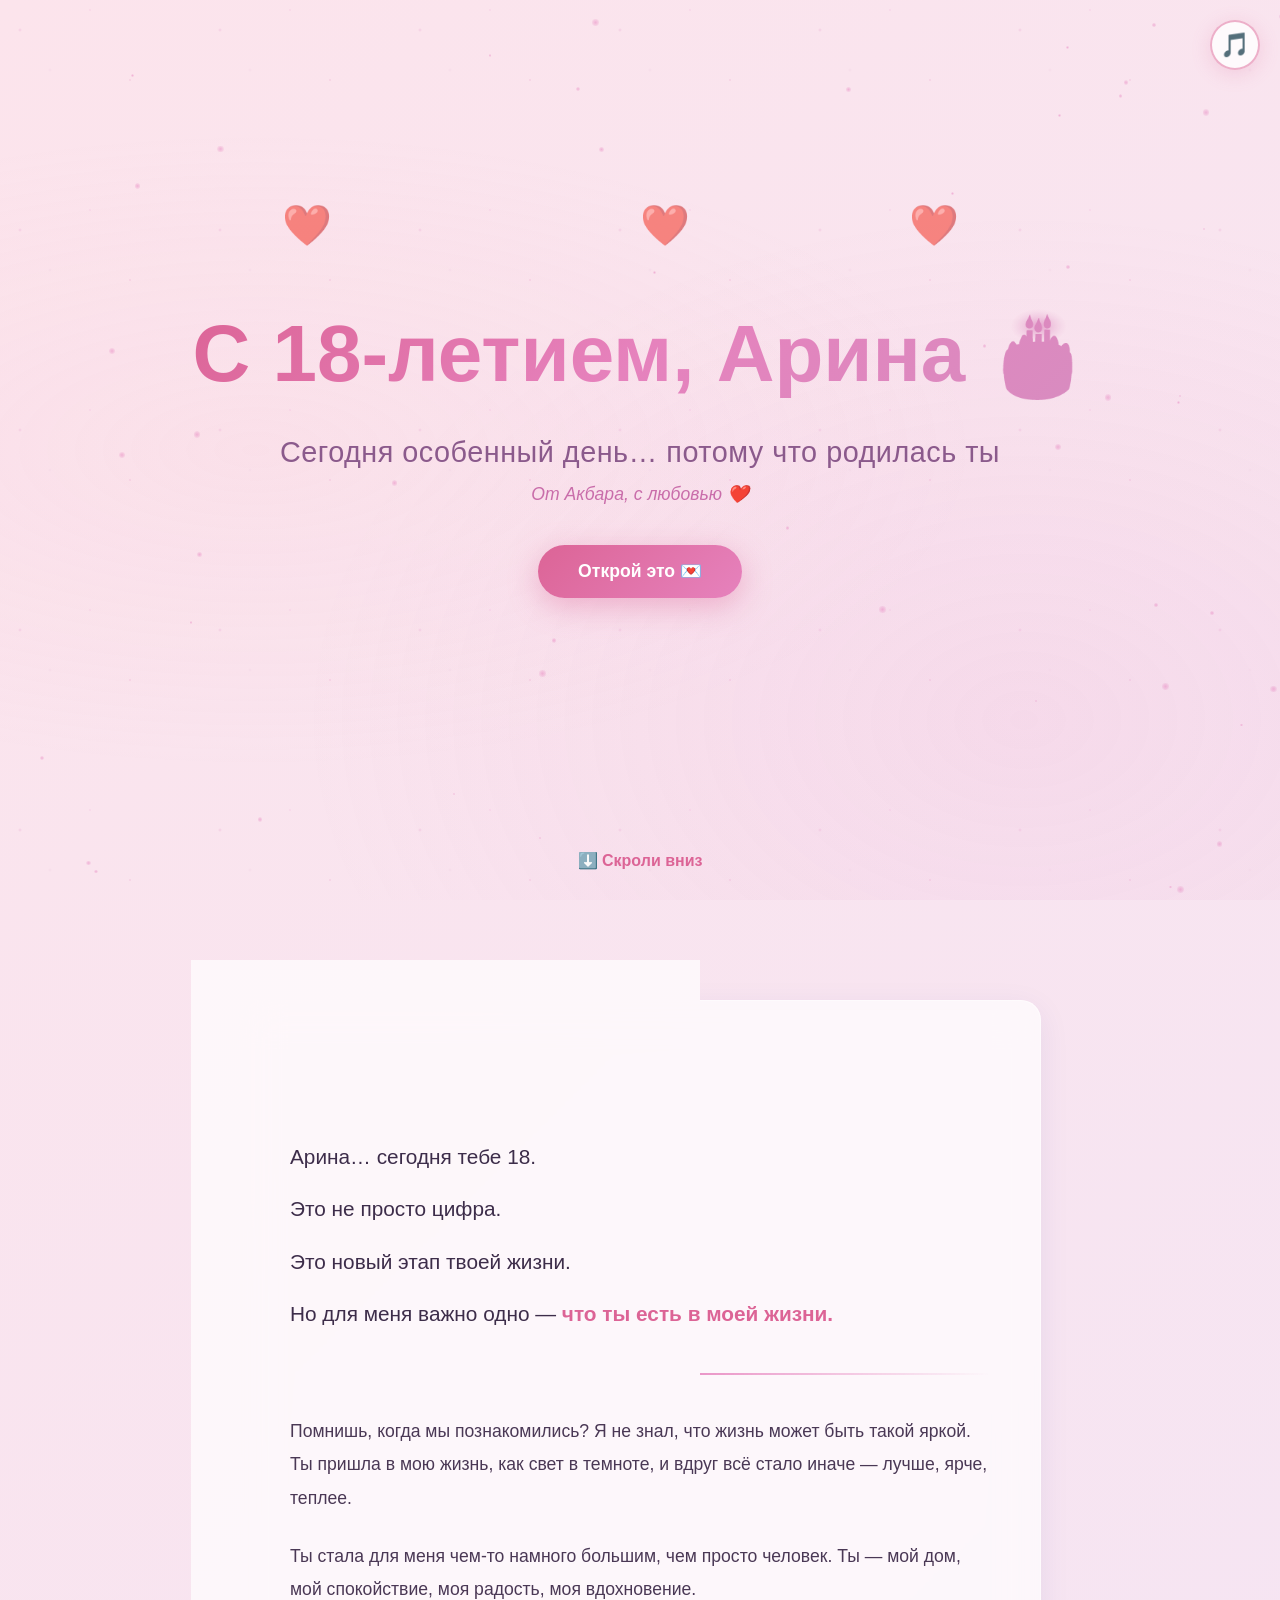
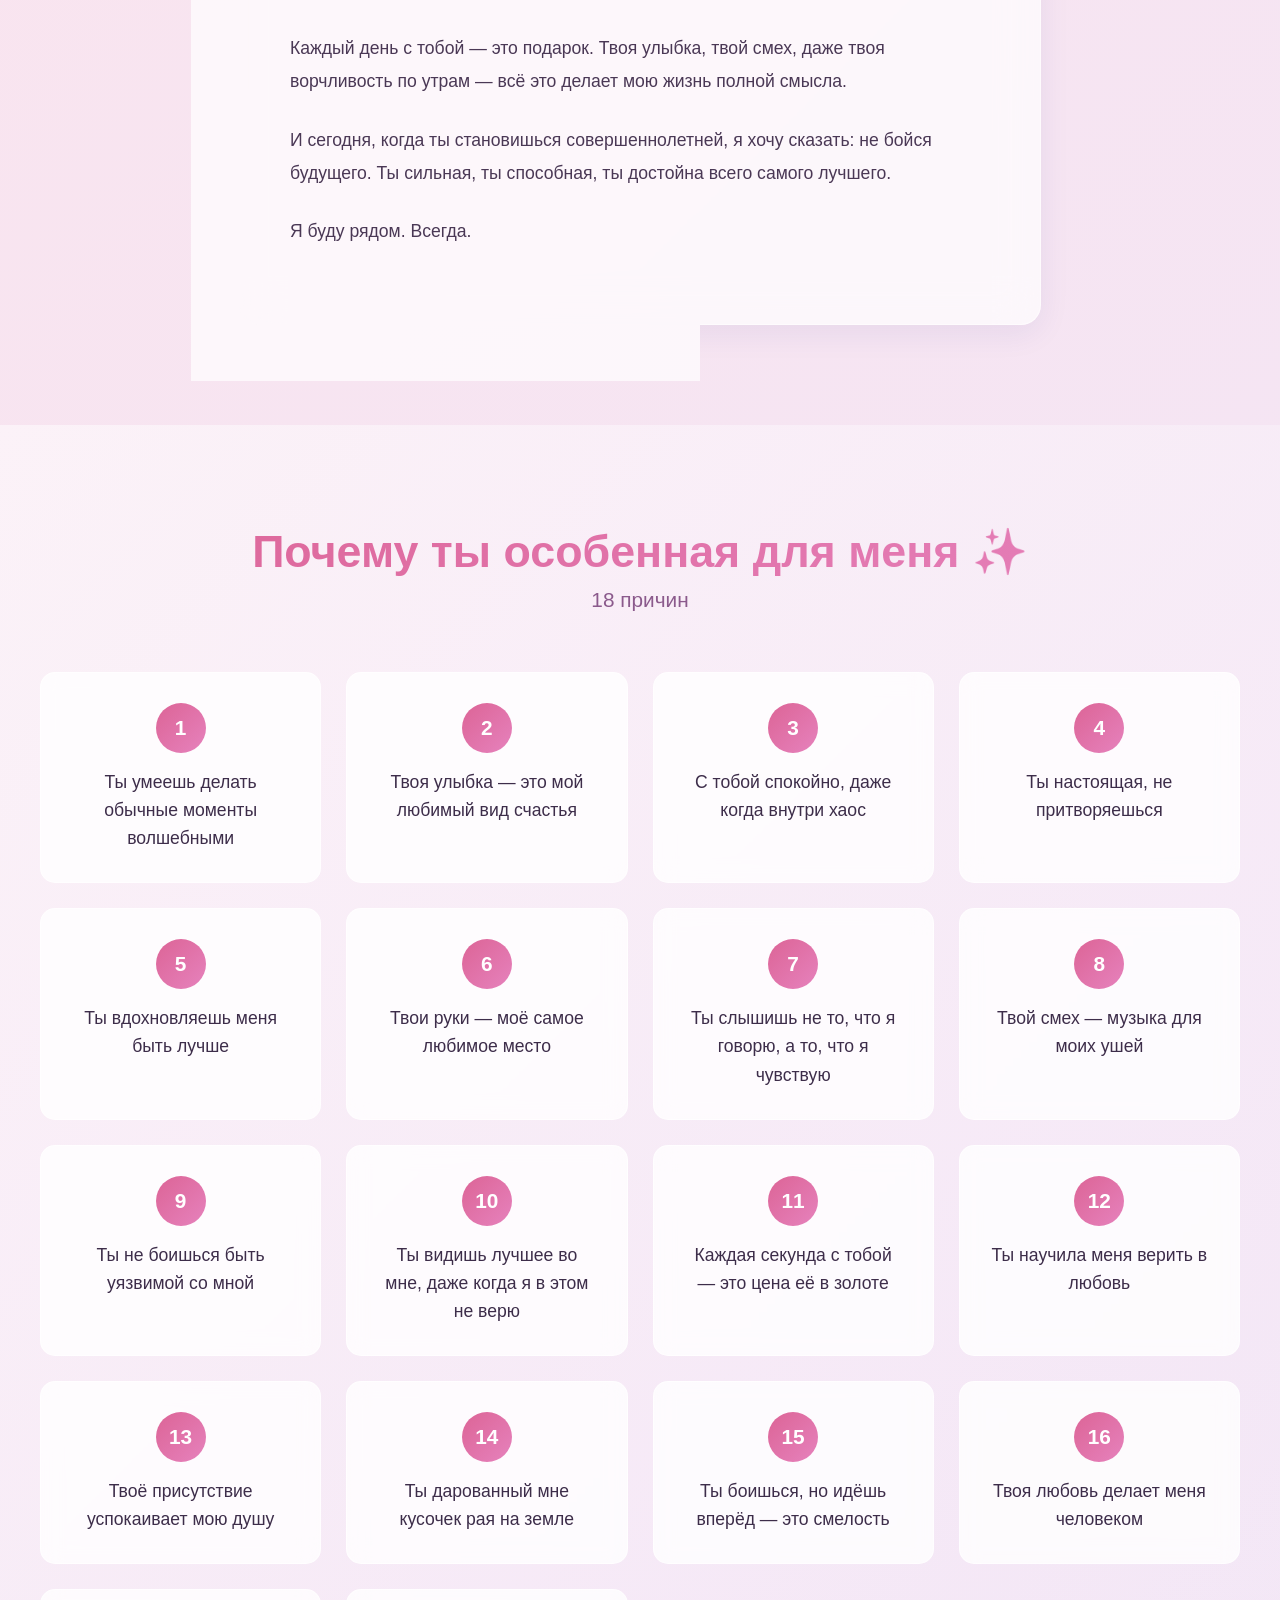
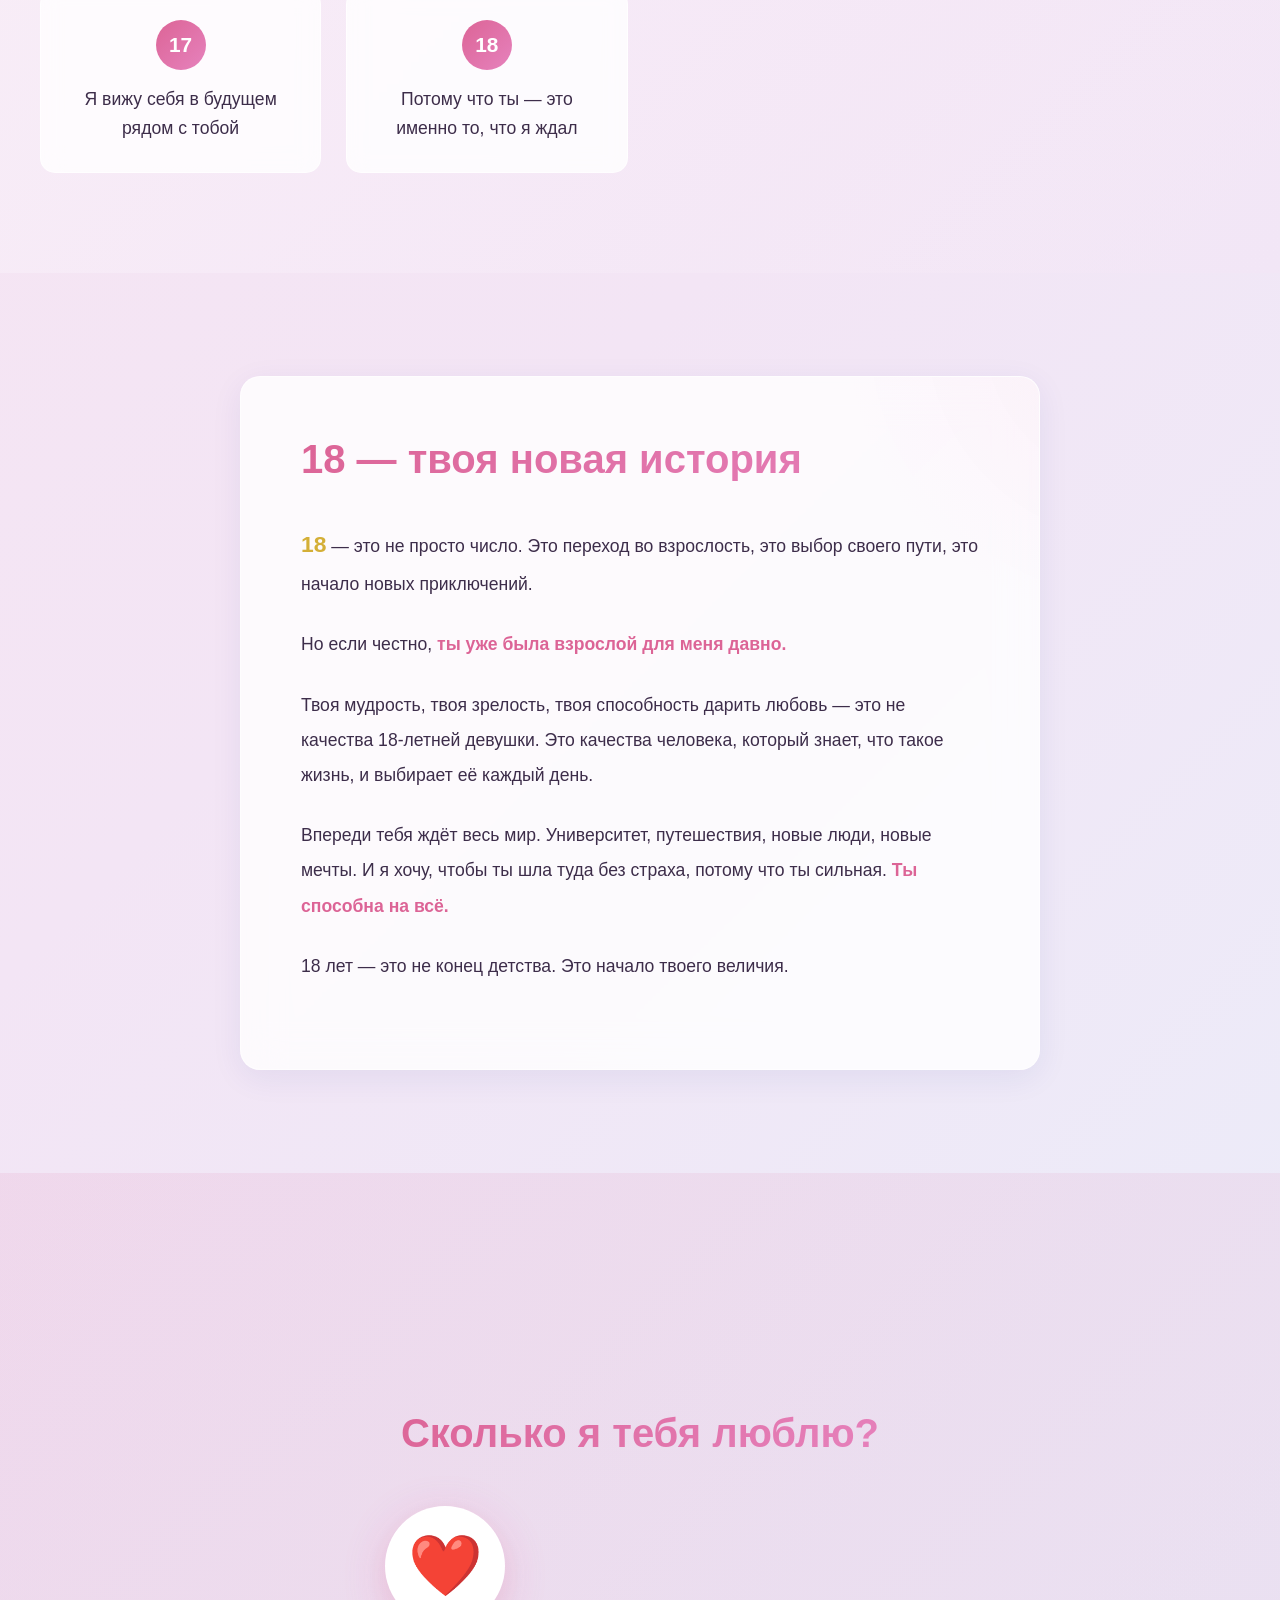
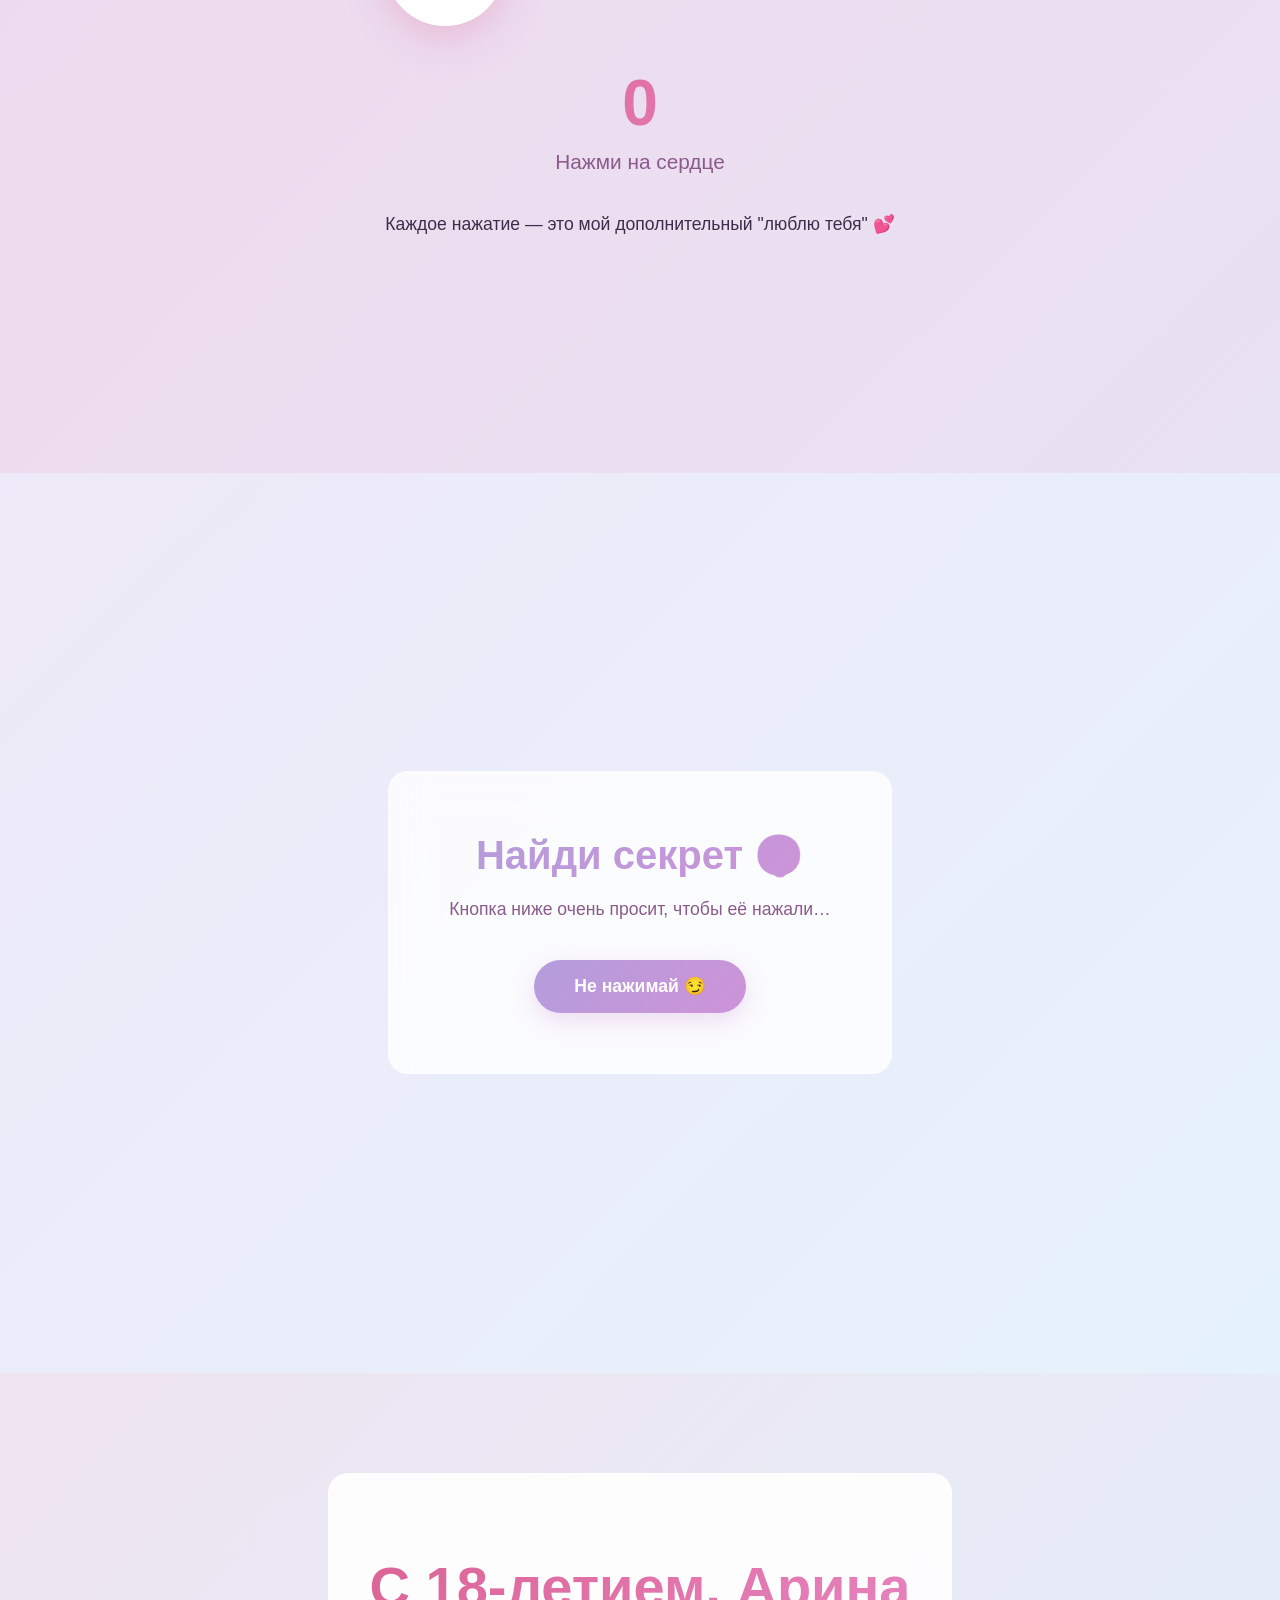
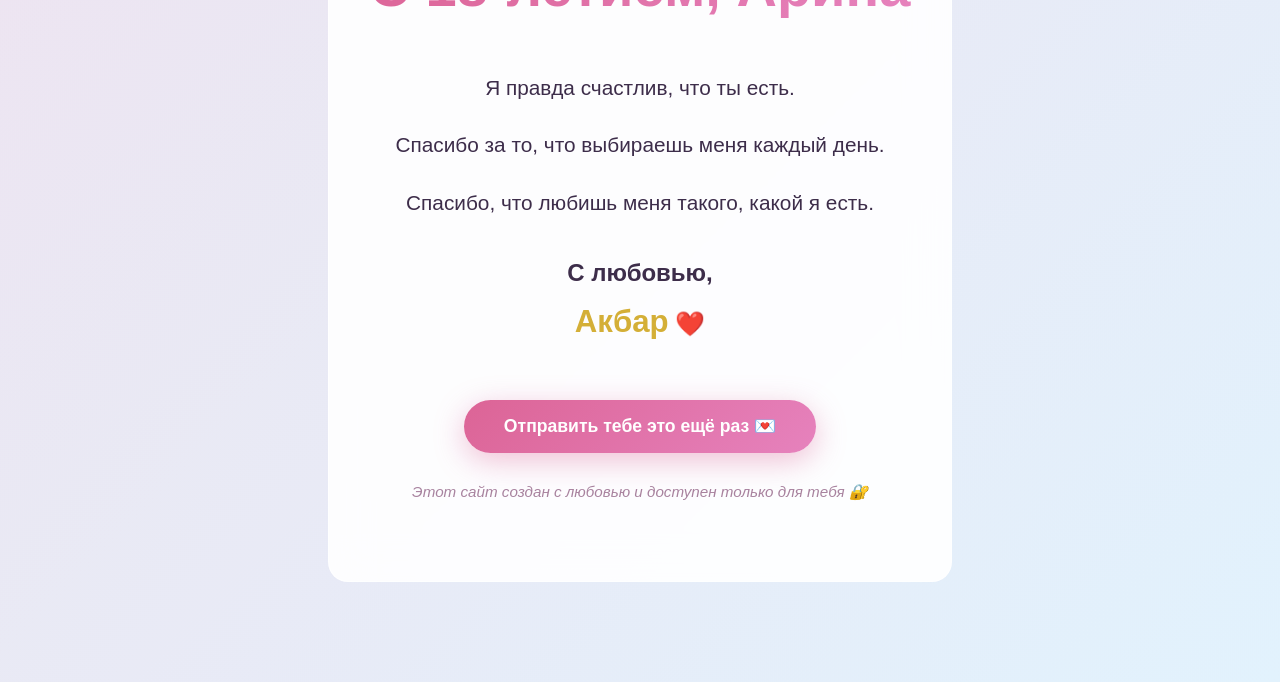
==== commit 4d6aaf8e: "🐛 Fix: update HTML to use correct CSS and JS files, add cake emoji to logo" ====
--- a/index.html
+++ b/index.html
@@ -2,9 +2,18 @@
 <html lang="ru">
 <head>
     <meta charset="UTF-8">
-    <meta name="viewport" content="width=device-width, initial-scale=1.0">
+    <meta name="viewport" content="width=device-width, initial-scale=1.0, viewport-fit=cover, user-scalable=yes">
+    <meta name="apple-mobile-web-app-capable" content="yes">
+    <meta name="apple-mobile-web-app-status-bar-style" content="black-translucent">
+    <meta name="theme-color" content="#fce4ec">
     <title>С 18-летием, Арина ❤️</title>
+    <link rel="apple-touch-icon" href="data:image/svg+xml,<svg xmlns='http://www.w3.org/2000/svg' viewBox='0 0 180 180'><rect fill='%23dc6496' width='180' height='180'/><text x='50%' y='50%' font-size='90' text-anchor='middle' dominant-baseline='middle'>🎂</text></svg>">
+    <link rel="icon" href="data:image/svg+xml,<svg xmlns='http://www.w3.org/2000/svg' viewBox='0 0 100 100'><text x='50' y='50' font-size='90' text-anchor='middle' dominant-baseline='middle'>🎂</text></svg>">
     <link rel="stylesheet" href="./romantic-card.css">
+    <style>
+        html { font-size: clamp(14px, 2vw, 16px); }
+        input:-webkit-autofill { -webkit-box-shadow: 0 0 0 1000px white inset !important; }
+    </style>
 </head>
 <body>
     <!-- Particles background -->
@@ -12,25 +21,25 @@
     
     <!-- Music toggle -->
     <div class="music-toggle">
-        <button id="musicBtn" title="Включить музыку">🎵</button>
+        <button id="musicBtn" title="Включить музыку" aria-label="Музыка">🎵</button>
     </div>
 
     <!-- Hero Section -->
-    <section class="hero">
+    <section class="hero" id="hero">
         <div class="stars"></div>
         
         <div class="hero-content">
             <div class="floating-hearts">
-                <span>❤️</span>
-                <span>❤️</span>
-                <span>❤️</span>
+                <span aria-hidden="true">❤️</span>
+                <span aria-hidden="true">❤️</span>
+                <span aria-hidden="true">❤️</span>
             </div>
 
             <h1 class="main-title">
                 <span class="word">С</span>
                 <span class="word">18-летием,</span>
                 <span class="word">Арина</span>
-                <span class="emoji">🎂</span>
+                <span class="emoji" aria-hidden="true">🎂</span>
             </h1>
 
             <p class="subtitle">Сегодня особенный день… потому что родилась ты</p>
@@ -42,13 +51,13 @@
             </button>
         </div>
 
-        <div class="scroll-hint">
-            <span>⬇️ Скроли вниз</span>
+        <div class="scroll-hint" role="button" tabindex="0">
+            <span aria-label="Скролл вниз">⬇️ Скроли вниз</span>
         </div>
     </section>
 
     <!-- Personal Message -->
-    <section class="message-section">
+    <section class="message-section" id="message">
         <div class="glassmorphic-card">
             <div class="message-content">
                 <h2>Письмо для тебя 💌</h2>
@@ -78,7 +87,7 @@
     </section>
 
     <!-- Why You're Special -->
-    <section class="special-section">
+    <section class="special-section" id="reasons">
         <div class="section-header">
             <h2>Почему ты особенная для меня ✨</h2>
             <p class="section-subtitle">18 причин</p>
@@ -161,7 +170,7 @@
     </section>
 
     <!-- 18 Years Section -->
-    <section class="age-section">
+    <section class="age-section" id="age">
         <div class="age-card">
             <div class="age-text">
                 <h2>18 — твоя новая история</h2>
@@ -184,12 +193,12 @@
     </section>
 
     <!-- Interactive Love Counter -->
-    <section class="love-section">
+    <section class="love-section" id="love">
         <div class="love-counter">
             <h2>Сколько я тебя люблю?</h2>
             
             <div class="heart-button-container">
-                <button class="heart-button" id="heartBtn">❤️</button>
+                <button class="heart-button" id="heartBtn" aria-label="Нажми чтобы увеличить счётчик любви">❤️</button>
             </div>
 
             <div class="counter-display">
@@ -204,7 +213,7 @@
     </section>
 
     <!-- Secret Button -->
-    <section class="secret-section">
+    <section class="secret-section" id="secret">
         <div class="secret-card">
             <h2>Найди секрет 🤫</h2>
             <p class="secret-hint">Кнопка ниже очень просит, чтобы её нажали…</p>
@@ -222,7 +231,7 @@
     </section>
 
     <!-- Final Message -->
-    <section class="final-section">
+    <section class="final-section" id="final">
         <div class="final-card">
             <h1 class="final-title">С 18-летием, Арина</h1>
             
@@ -245,10 +254,15 @@
     </section>
 
     <!-- Audio element -->
-    <audio id="bgMusic" loop>
+    <audio id="bgMusic" preload="none" crossorigin="anonymous">
         <source src="[data-uri]" type="audio/wav">
     </audio>
 
-    <script src="./romantic-card.js"></script>
+    <script src="./romantic-card.js" defer></script>
+    <noscript>
+        <p style="text-align: center; padding: 40px; font-size: 18px; color: #dc6496;">
+            Пожалуйста, включите JavaScript для полной работы этой открытки ❤️
+        </p>
+    </noscript>
 </body>
 </html>
